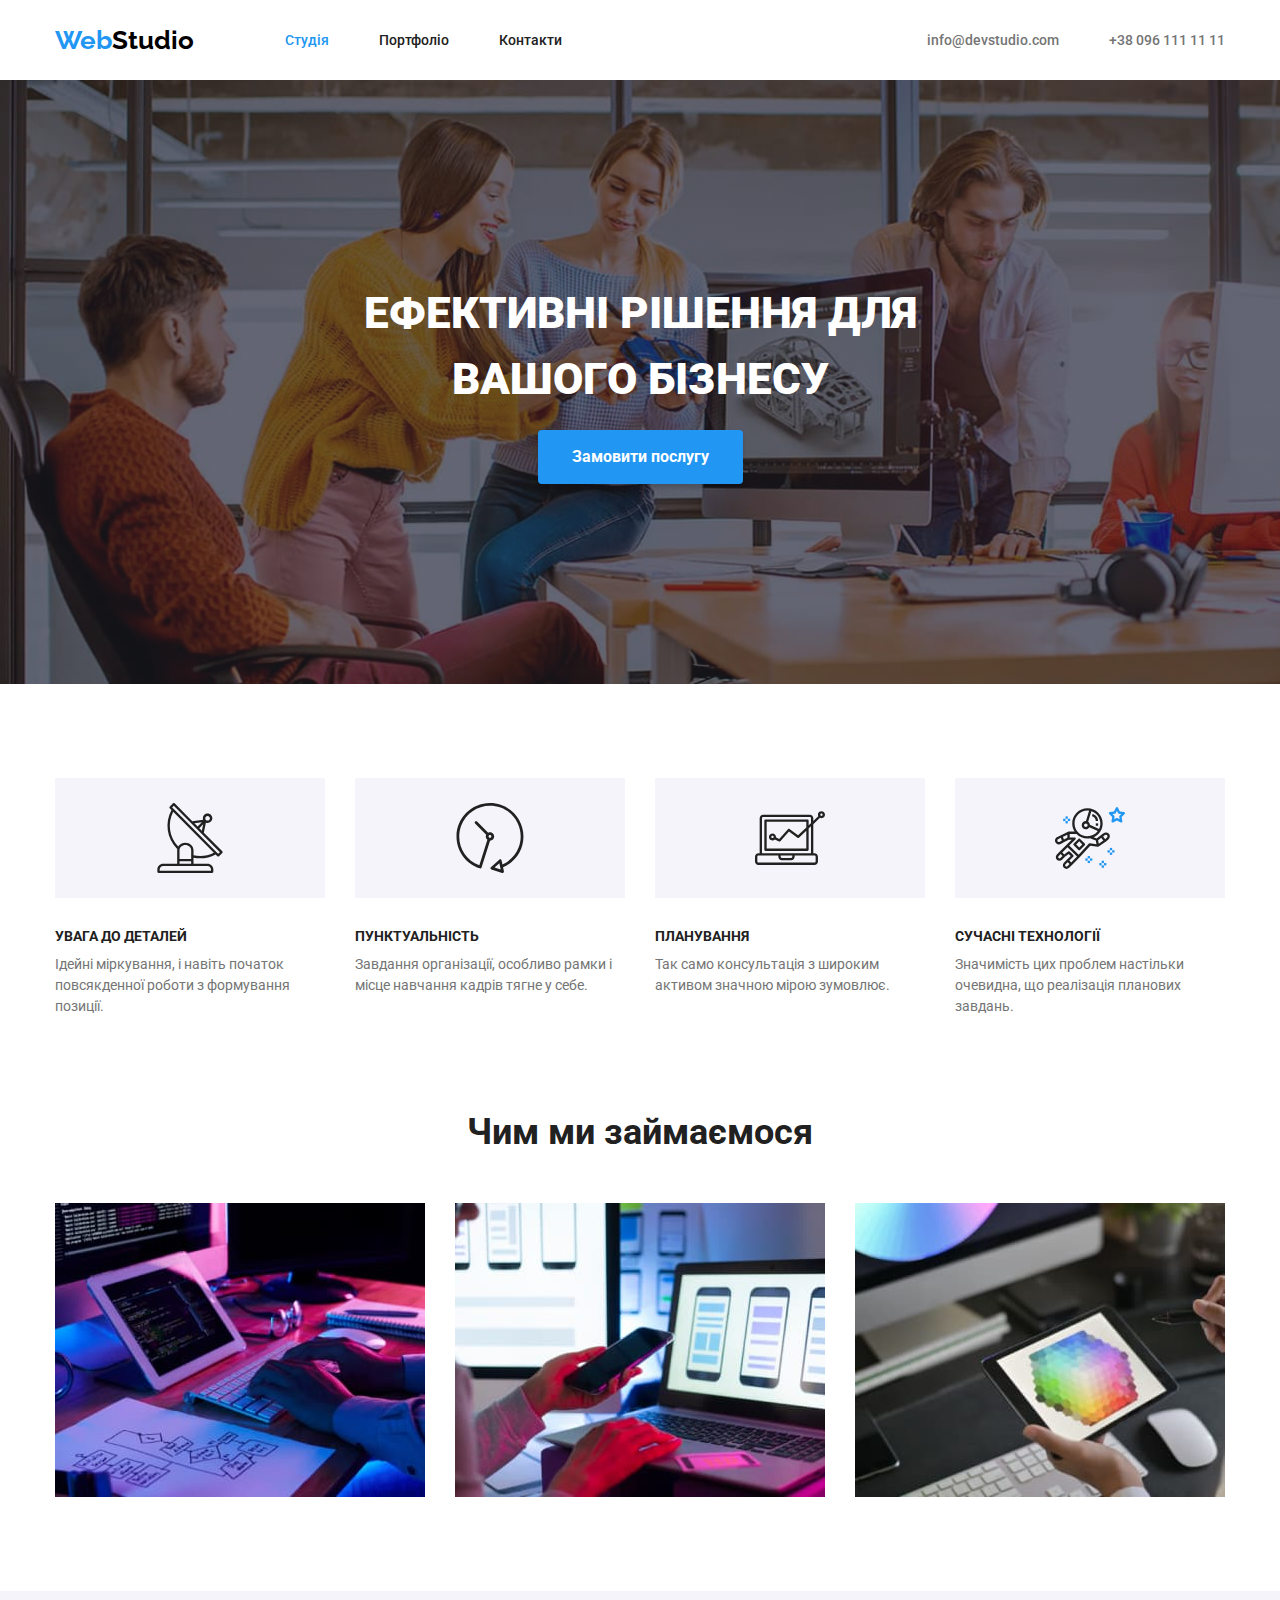
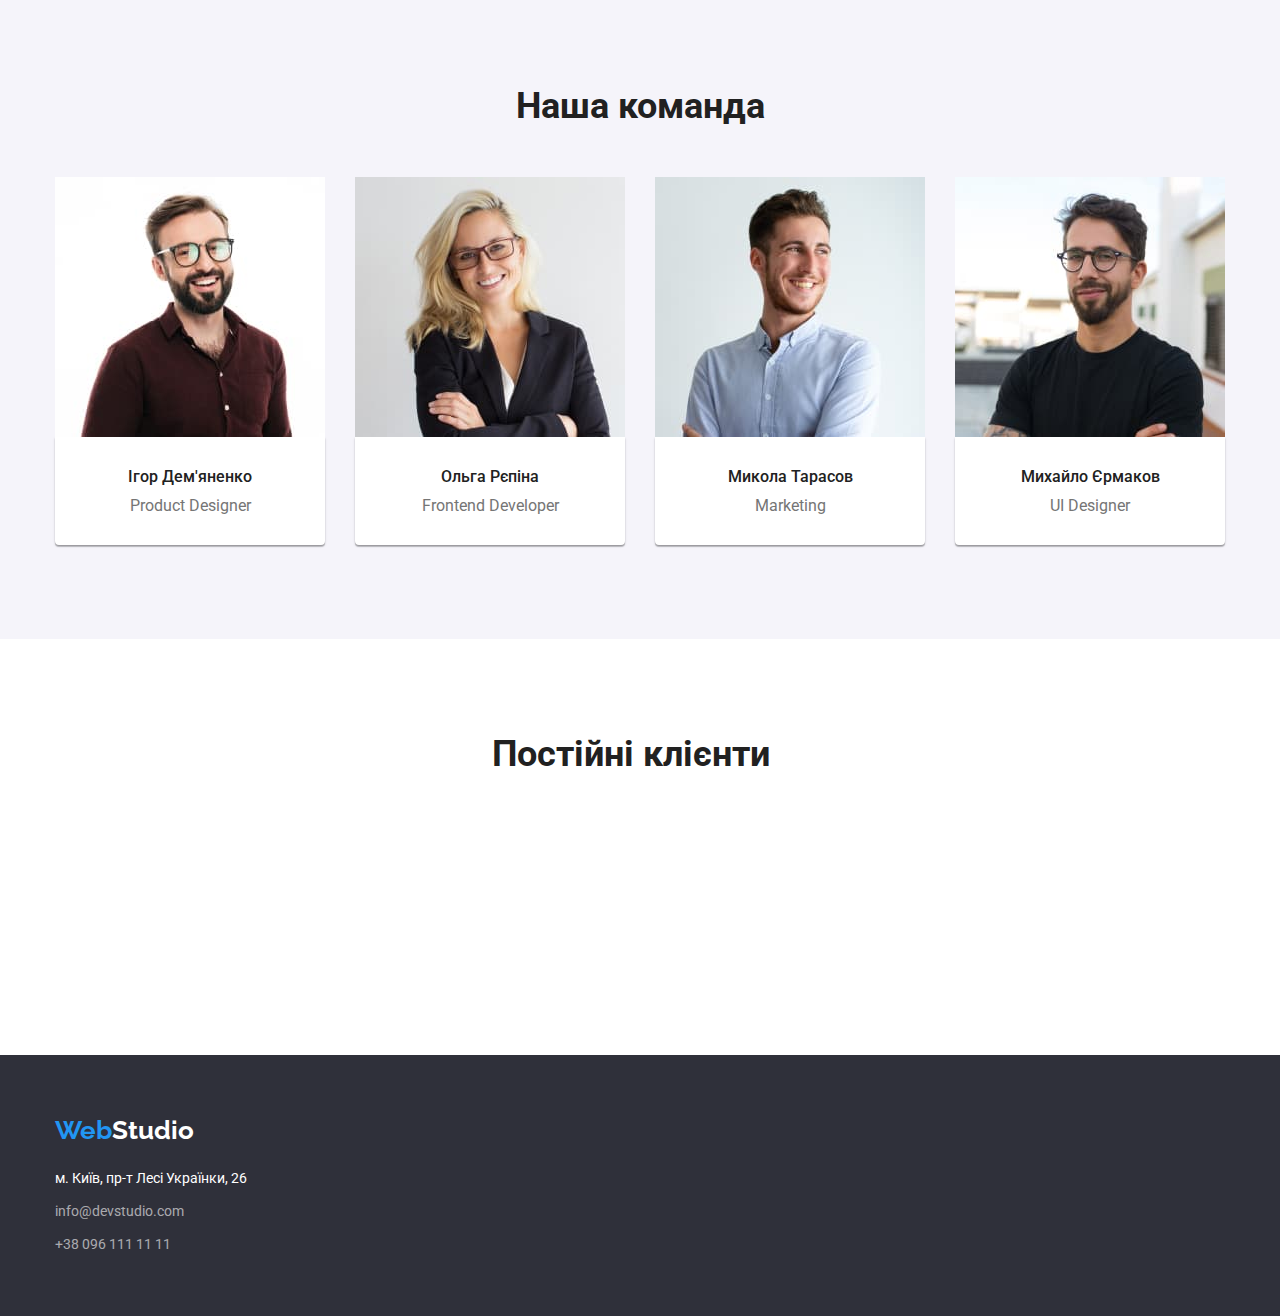
==== index.html @ a76d5e2a "/" ====
<!DOCTYPE html>
<html lang="uk">
  <head>
    <meta charset="UTF-8" />
    <meta http-equiv="X-UA-Compatible" content="IE=edge" />
    <meta name="viewport" content="width=device-width, initial-scale=1.0" />
    <title>Студія</title>
    <link rel="preconnect" href="https://fonts.googleapis.com" />
    <link rel="preconnect" href="https://fonts.gstatic.com" crossorigin />
    <link
      href="https://fonts.googleapis.com/css2?family=Raleway:wght@700&family=Roboto:wght@400;500;700;900&display=swap"
      rel="stylesheet"
    />
    <link
      rel="stylesheet"
      href="https://cdnjs.cloudflare.com/ajax/libs/modern-normalize/1.0.0/modern-normalize.min.css"
    />
    <link rel="stylesheet" href="./css/styles.css" />
  </head>
  <header class="header-">
    <div class="header-container container">
      <nav class="nav">
        <a class="nav-main" href="./">Web<span class="text-studio">Studio</span></a>
        <ul class="nav-list ul-utility">
          <li class="item">
            <a href="./index.html" class="active-link">Студія</a>
          </li>
          <li class="item">
            <a href="./portfolio.html" class="link">Портфоліо</a>
          </li>
          <li class="item">
            <a href="#" class="link">Контакти</a>
          </li>
        </ul>
      </nav>
      <ul class="down ul-utility">
        <li class="item">
          <a href="mailto:info@devstudio.com" lang="en" class="header-contacts"
            >info@devstudio.com</a
          >
        </li>
        <li class="item">
          <a href="tel:+380961111111" class="header-contacts">+38 096 111 11 11</a>
        </li>
      </ul>
    </div>
  </header>
  <main>
    <section class="solution-sec">
      <div class="container">
        <h1 class="main-text h1-utility">Ефективні рішення для вашого бізнесу</h1>
        <button type="button" class="button-order">Замовити послугу</button>
      </div>
    </section>
    <section class="features-section section">
      <h2 class="visually-hidden">Наші особливості</h2>
      <div class="container">
        <ul class="features-ul ul-utility">
          <li class="item icon plate">
            <h3 class="features-h h-utility">Увага до деталей</h3>
            <p class="features-p p-utility">
              Ідейні міркування, і навіть початок повсякденної роботи з формування позиції.
            </p>
          </li>
          <li class="item icon clock">
            <h3 class="features-h h-utility">Пунктуальність</h3>
            <p class="features-p p-utility">
              Завдання організації, особливо рамки і місце навчання кадрів тягне у себе.
            </p>
          </li>
          <li class="item icon computer">
            <h3 class="features-h h-utility">Планування</h3>
            <p class="features-p p-utility">
              Так само консультація з широким активом значною мірою зумовлює.
            </p>
          </li>
          <li class="item icon space">
            <h3 class="features-h h-utility">Сучасні технології</h3>
            <p class="features-p p-utility">
              Значимість цих проблем настільки очевидна, що реалізація планових завдань.
            </p>
          </li>
        </ul>
      </div>
    </section>
    <section class="speciality-sec section">
      <div class="container">
        <h2 class="speciality h-utility">Чим ми займаємося</h2>
        <ul class="speciality-ul ul-utility">
          <li class="item">
            <img
              class="img-utility"
              width="370"
              height="294"
              src="./images/box1.jpg"
              alt="Написання коду"
            />
          </li>
          <li class="item">
            <img
              class="img-utility"
              width="370"
              height="294"
              src="./images/box2.jpg"
              alt="Маркетинг"
            />
          </li>
          <li class="item">
            <img
              class="img-utility"
              width="370"
              height="294"
              src="./images/box3.jpg"
              alt="Дизайн"
            />
          </li>
        </ul>
      </div>
    </section>
    <section class="team-sec section">
      <div class="container">
        <h2 class="team-text h-utility">Наша команда</h2>
        <ul class="team-ul ul-utility">
          <li class="item">
            <img
              class="img-utility"
              width="270"
              height="260"
              src="./images/img.jpg"
              alt="Ігор Дем'яненко"
            />
            <div class="studio-div">
              <h3 class="team-names h-utility">Ігор Дем'яненко</h3>
              <p class="team-job p-utility">Product Designer</p>
            </div>
          </li>
          <li class="item">
            <img
              class="img-utility"
              width="270"
              height="260"
              src="./images/img2.jpg"
              alt="Ольга Рєпіна"
            />
            <div class="studio-div">
              <h3 class="team-names h-utility">Ольга Рєпіна</h3>
              <p class="team-job p-utility">Frontend Developer</p>
            </div>
          </li>
          <li class="item">
            <img
              class="img-utility"
              width="270"
              height="260"
              src="./images/img3.jpg"
              alt="Микола Тарасов"
            />
            <div class="studio-div">
              <h3 class="team-names h-utility">Микола Тарасов</h3>
              <p class="team-job p-utility">Marketing</p>
            </div>
          </li>
          <li class="item">
            <img
              class="img-utility"
              width="270"
              height="260"
              src="./images/img4.jpg"
              alt="Михайло Єрмаков"
            />
            <div class="studio-div">
              <h3 class="team-names h-utility">Михайло Єрмаков</h3>
              <p class="team-job h-utility">UI Designer</p>
            </div>
          </li>
        </ul>
      </div>
    </section>
    <section class="clients-sec section">
      <div class="container">
        <h2 class="clients-text h-utility">Постійні клієнти</h2>
        <ul class="clients-ul">
          <li class="item">
            <div class="companies-div">
              <a class="clients-link" href="">
                <svg height="px" width="px" class="clients-svg">
                  <use href="./images/sprite.svg#"></use>
                </svg>
              </a>
            </div>
          </li>
          <li class="item">
            <div class="companies-div">
              <a class="clients-link" href="">
                <svg height="px" width="px" class="clients-svg">
                  <use href="./images/sprite.svg#"></use>
                </svg>
              </a>
            </div>
          </li>
          <li class="item">
            <div class="companies-div">
              <a class="clients-link" href="">
                <svg height="px" width="px" class="clients-svg">
                  <use href="./images/sprite.svg#"></use>
                </svg>
              </a>
            </div>
          </li>
          <li class="item">
            <div class="companies-div">
              <a class="clients-link" href="">
                <svg height="px" width="px" class="clients-svg">
                  <use href="./images/sprite.svg#"></use>
                </svg>
              </a>
            </div>
          </li>
          <li class="item">
            <div class="companies-div">
              <a class="clients-link" href="">
                <svg height="px" width="px" class="clients-svg">
                  <use href="./images/sprite.svg#"></use>
                </svg>
              </a>
            </div>
          </li>
          <li class="item">
            <div class="companies-div">
              <a class="clients-link" href="">
                <svg height="px" width="px" class="clients-svg">
                  <use href="./images/sprite.svg#"></use>
                </svg>
              </a>
            </div>
          </li>
        </ul>
      </div>
    </section>
  </main>
  <footer class="foot">
    <div class="container">
      <a class="nav-main" href="./">Web<span class="foot-studio">Studio</span></a>
      <address class="address">
        <ul class="ul-utility">
          <li class="item">
            <a
              href="https://goo.gl/maps/CPtrU1FHBa2aNyZL9"
              target="_blank"
              rel="noopener noreferrer nofollow"
              class="footer-adress"
            >
              м. Київ, пр-т Лесі Українки, 26
            </a>
          </li>
          <li class="item">
            <a href="mailto:info@devstudio.com" lang="en" class="footer-contacts"
              >info@devstudio.com
            </a>
          </li>
          <li class="item">
            <a href="tel:+380961111111" class="footer-contacts">+38 096 111 11 11</a>
          </li>
        </ul>
      </address>
    </div>
  </footer>
</html>
---- css/styles.css ----
:root{
    --domain-text-color: #212121;
    --hoover-color: #2196F3;
    --button-hover: #188CE8;
    --p-color: #757575;
    --default-color: #FFFFFF;
    --button-bgc: #F5F4FA;
    --black: #000000;
    --background-big: #2F303A;
    --sgv-icon-color: #AFB1B8;
    --card-set-gap: 30px;
    --card-text-lrpad: 24px;
    --card-text-btpad: 20px;
}

/* Утіліти */

.ul-utility{
    margin-top: 0;
    margin-bottom: 0;
}

.h-utility{
    margin-top: 0;
    margin-bottom: 0;
}

.p-utility{
    margin-top: 0;
    margin-bottom: 0;
}

.img-utility{
    display: block;
}

.visually-hidden {
    position: absolute;
    white-space: nowrap;
    width: 1px;
    height: 1px;
    overflow: hidden;
    border: 0;
    padding: 0;
    clip: rect(0 0 0 0);
    clip-path: inset(50%);
    margin: -1px;
}

html {
    box-sizing: border-box;
}

*,
*::before *::after {
    box-sizing: inherit;
}



button{
    font-family: inherit;
    cursor: pointer;
}

/* Body */
body{
    font-family: Roboto, sans-serif;
    color: var(--domain-text-color);
}

li{
    list-style-type: none;
}

ul{
    margin-left: 0;
    padding-left: 0;
}

img{
    display: block;
    max-width: 100%;
    height: auto;
}

.container{
    width: 1200px;
    padding: 0 15px;
    margin-left: auto;
    margin-right: auto;
    padding-left: 15px;
    padding-right: 15px;
}

.section{
    padding-top: 94px;
    padding-bottom: 94px;
}

.header-{
    border: 4px var(--p-color);
}

.header-container{
    display: flex;
}

/* Navigation  */
.nav{
    display: flex;
    text-align: center;
    margin-right: 0;
    height: 80px;
    align-items: center;
}

.nav-main{
    font-family: Raleway, sans-serif;
    font-weight: 700;
    font-size: 26px;
    line-height: calc(31/26);
    color: var(--hoover-color);
    text-decoration: none;
    margin-right: 91px;
    margin-left: auto;
    align-items: center;
}

.text-studio{
    color: var(--black);
}

.foot-studio{
    color: var(--default-color);
}

.nav-list{
    display: flex;
    align-items: center;
}

.nav-list .item{
    margin-left: 50px;
}

.nav-list .item:first-child{
    margin-left: 0;
}

.nav .link{
    text-decoration: none;
    font-weight: 500;
    font-size: 14px;
    line-height: calc(16/14);
    color: var(--domain-text-color);
}

.active-link{
    color: var(--hoover-color);
    text-decoration: none;
    font-weight: 500;
    font-size: 14px;
    line-height: calc(16/14);
}

.nav .link:hover,
.nav .link:focus{
    color: var(--hoover-color);
}

.down{
    display: flex;
    margin-left: auto;
    align-items: center;    
}

.down .item:not(:first-child){
    margin-left: 50px;
}

.header-contacts{
    font-weight: 500;
    font-size: 14px;
    line-height: calc(16/14);
    color: var(--p-color);
    text-decoration: none;
}

.header-contacts:hover,
.header-contacts:focus{
    color: var(--hoover-color);
}

.solution-sec {
    background-color: var(--background-big);
    align-items: center;
    padding-top: 200px;
    padding-bottom: 200px;
    margin: 0 auto;

    background-image: linear-gradient(
        to right, 
        rgba(47, 48, 58, 0.4), 
        rgba(47, 48, 58, 0.4)
        ), url('../images/img14.jpg');
    background-size: cover;
    background-repeat: no-repeat;
}

.main-text{
    font-weight: 900;
    font-size: 44px;
    line-height: calc(60/40);
    color: var(--default-color);
    text-transform: uppercase;
    width: 696px;
    height: 120px;
    margin-right: auto;
    margin-left: auto;
    text-align: center;
    margin-bottom: 30px;
    margin-top: 0;
}

.button-order{
    display: block;
    font-weight: 700;
    font-size: 16px;
    line-height: calc(30/16);
    color: var(--default-color);
    background-color: var(--hoover-color);
    box-shadow: 0px 4px 4px rgba(0, 0, 0, 0.15);
    border-radius: 4px;
    border-color: transparent;
    text-align: center;
    margin-right: auto;
    margin-left: auto;
    padding-left: 32px;
    padding-right: 32px;
    padding-top: 10px;
    padding-bottom: 10px;
}

.button-order:hover,
.button-order:focus{
    background-color: var(--button-hover);
}

.features-section{
    
}

.features-ul{
    display: flex;
    margin-right: auto;
    margin-left: auto;
}

.features-ul .item::before{
    content: '';
    display: block;
    background-color: var(--button-bgc);
    width: 270px;
    height: 120px;
    margin-bottom: 30px;
}

.icon::before{
    background-repeat: no-repeat;
    background-position: center;
}

.plate::before{
    background-image: url('../images/plate.svg');
}

.clock::before{
    background-image: url('../images/clock.svg');
}

.computer::before{
    background-image: url('../images/computer.svg');
}

.space::before{
    background-image: url('../images/space.svg');
}

.features-ul .item{
    width: 270px;
}

.features-ul .item:not(:nth-child(4n)){
    margin-right: 30px;
}

.features-h{
    font-weight: 700;
    font-size: 14px;
    line-height: calc(16/14);
    text-transform: uppercase;
    margin-bottom: 10px;
}

.features-p {
    font-size: 14px;
    line-height: calc(21/14);
    color: var(--p-color);
}

.speciality-sec{
    padding-top: 0;
}

.speciality{
    font-weight: 700;
    font-size: 36px;
    line-height: calc(42/36);
    text-align: center;
    margin-right: auto;
    margin-left: auto;
    margin-bottom: 50px;
}

.speciality-ul{
    display: flex;
}


.speciality-ul .item:not(:nth-child(3n)){
    margin-right: 30px;
}

.team-sec {
    background-color: var(--button-bgc);
}

.team-text{
    font-size: 36px;
    line-height: calc(42/36);
    text-align: center;
    margin-bottom: 50px;
}

.team-ul{
    display: flex;
}


.team-ul > .item:not(:nth-child(4n)){
    margin-right: 30px;
}

.studio-div{
    box-shadow: 0px 1px 3px rgba(0, 0, 0, 0.12), 0px 1px 1px rgba(0, 0, 0, 0.14), 0px 2px 1px rgba(0, 0, 0, 0.2);
    border-radius: 0px 0px 4px 4px;
    background-color: #fff;
    padding-top: 30px;
    padding-bottom: 30px;
}

.team-names{
    font-weight: 500;
    font-size: 16px;
    line-height: calc(19/16);
    margin-bottom: 10px;
    text-align: center;
}

.team-job{
    font-size: 16px;
    line-height: calc(19/16);
    color: var(--p-color);
    font-weight: 400;
    text-align: center;
}

.svg-div{
}

.svg-ul{
    display: flex;
    justify-content: center;
}

.svg-ul .item{
    height: 44px;
    width: 44px;
}

.svg-link{
    display: block;
    border-radius: 50%;
}

.svg-icon{
    fill: var(--sgv-icon-color);
}

.clients-sec{

}

.clients-text{
    width: 297px;
    height: 42px;
    font-size: 36px;
    line-height: calc(42/36);
    margin-right: auto;
    margin-left: auto;
}

.clients-ul{
    display: flex;
}

.clients-ul .item{
    width: calc((100% - 150px ) / 6 );
}

.clients-ul .item:not(:last-child){
    margin-right: 30px;
}

.companies-div{

}

.clients-link{

}

.clients-svg{

}

/* Portfolio */
.portfolio-buttons{
    display: flex;
    margin-bottom: 50px;
    justify-content: center;
}

.portfolio-button{
    font-weight: 500;
    font-size: 16px;
    line-height: calc(26/16);
    font-family: inherit;
    text-align: center;
    background-color: var(--button-bgc);
    border-radius: 4px;
    border-color: transparent;
    padding-top: 6px;
    padding-bottom: 6px;
    padding-right: 22px;
    padding-left: 22px;
}

.portfolio-buttons .item:not(:last-child){
    margin-right: 8px;
}

.portfolio-button:hover,
.portfolio-button:focus{
    background-color: var(--hoover-color);
    color: var(--default-color);
    box-shadow: 0px 3px 1px rgba(0, 0, 0, 0.1), 0px 1px 2px rgba(0, 0, 0, 0.08), 0px 2px 2px rgba(0, 0, 0, 0.12);
}

.portfolio-table{
    display: flex;
    flex-wrap: wrap;
    margin-right: calc(-1 * var(--card-set-gap));
    margin-bottom: calc(-1 * var(--card-set-gap));
}


.portfolio-table .item{
    flex-basis: calc(100% / 3 - var(--card-set-gap));
    margin-right: var(--card-set-gap);
    margin-bottom: var(--card-set-gap);
}


.table-div{
    width: 370px;
    height: 404px;
    border: 1px solid #EEEEEE;
    overflow: hidden;
}

.table-img{
    margin-bottom: 20px;
}



.portfolio-link{
    text-decoration: none;
    color: var(--domain-text-color);
    display: inline-block;
}

.card-thumb{

}

.card-text{
    padding-left: var(--card-text-lrpad);
    padding-right: var(--card-text-lrpad);
    padding-bottom: var(--card-text-btpad);
    padding-top: var(--card-text-btpad);
}

.portfolio-text{
    font-weight: 700;
    font-size: 18px;
    line-height: calc(36/18);
    margin-bottom: 4px;
}

.portfolio-p{
    font-size: 16px;
    line-height: calc(30/16);
    color: var(--p-color);
}


/* FOOTER */

.footer-adress{
    font-size: 14px;
    line-height: calc(24/14);
    color: var(--default-color);
    text-decoration: none;
}

.footer-adress:hover,
.footer-adress:focus{
    color: var(--hoover-color);
}

.footer-contacts{
    font-size: 14px;
    line-height: calc(24/14);
    color: rgba(255, 255, 255, 0.6);
    text-decoration: none;
}

.footer-contacts:hover,
.fooret-contacts:focus{
    color: var(--hoover-color);
}



.foot{
    padding-top: 60px;
    padding-bottom: 60px;
    background-color: var(--background-big);
}

.foot .nav-main{
    margin-right: 0;
}

.address{
    font-style: normal;
    margin-top: 20px;
}

.address .item:not(:last-child){
    margin-bottom: 9px;
}
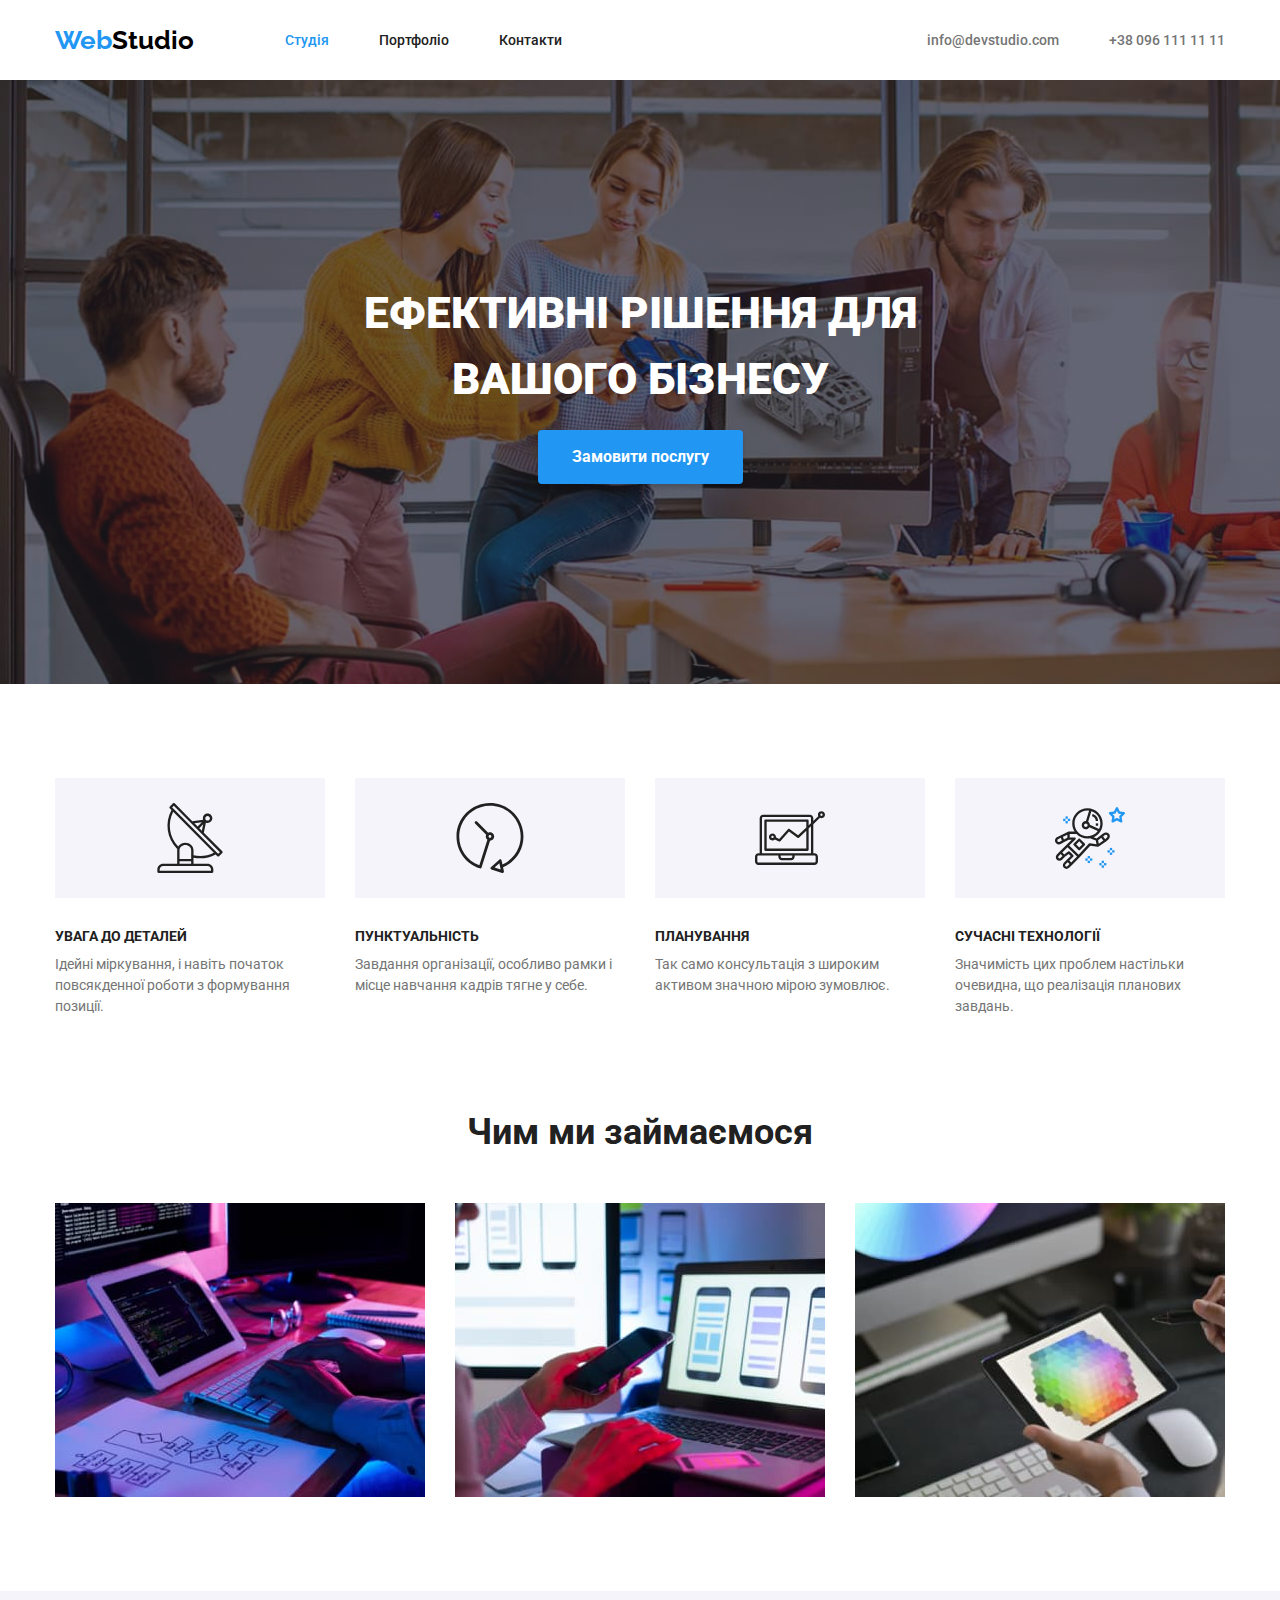
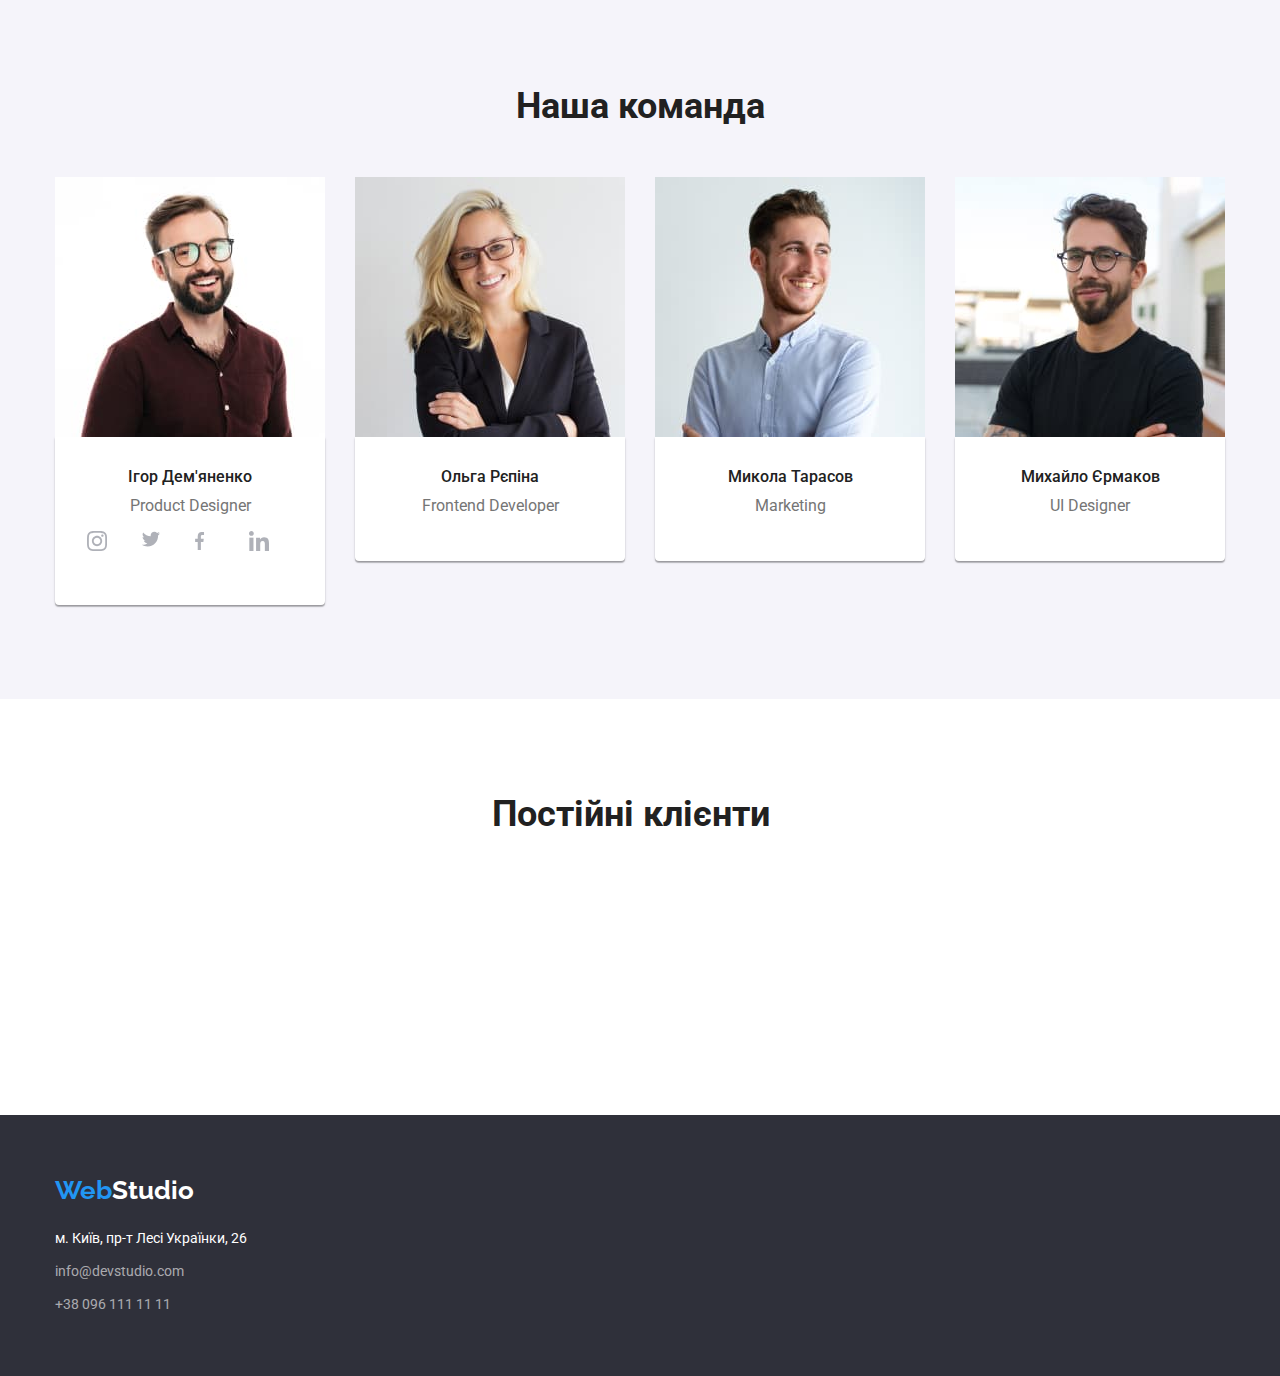
==== commit 4b299569: "/" ====
--- a/index.html
+++ b/index.html
@@ -132,6 +132,38 @@
             <div class="studio-div">
               <h3 class="team-names h-utility">Ігор Дем'яненко</h3>
               <p class="team-job p-utility">Product Designer</p>
+              <div class="svg-div">
+                <ul class="svg-ul">
+                  <li class="item">
+                    <a class="svg-link" href="#">
+                      <svg width="20px" height="20px" class="svg-icon">
+                        <use href="./images/sprite.svg#icon-instagram"></use>
+                      </svg>
+                    </a>
+                  </li>
+                  <li class="item">
+                    <a class="svg-link" href="#">
+                      <svg width="20px" height="16.25px" class="svg-icon">
+                        <use href="./images/sprite.svg#icon-twitter"></use>
+                      </svg>
+                    </a>
+                  </li>
+                  <li class="item">
+                    <a class="svg-link" href="#">
+                      <svg width="10px" height="20px" class="svg-icon">
+                        <use href="./images/sprite.svg#icon-facebook"></use>
+                      </svg>
+                    </a>
+                  </li>
+                  <li class="item">
+                    <a class="svg-link" href="#">
+                      <svg width="20px" height="20px" class="svg-icon">
+                        <use href="./images/sprite.svg#icon-linkedin"></use>
+                      </svg>
+                    </a>
+                  </li>
+                </ul>
+              </div>
             </div>
           </li>
           <li class="item">
--- a/css/styles.css
+++ b/css/styles.css
@@ -374,14 +374,17 @@
     color: var(--p-color);
     font-weight: 400;
     text-align: center;
+    margin-bottom: 16px;
 }
 
 .svg-div{
+    max-width: 206px;
+    margin-right: auto;
+    margin-left: auto;
 }
 
 .svg-ul{
     display: flex;
-    justify-content: center;
 }
 
 .svg-ul .item{
@@ -389,13 +392,27 @@
     width: 44px;
 }
 
+.svg-ul .item:not(:last-child){
+    margin-right: 10px;
+}
+
 .svg-link{
     display: block;
     border-radius: 50%;
+    height: 44px;
+    width: 44px;
+}
+
+.svg-link:hover, .svg-link:focus{
+    background-color: var(--hoover-color);
 }
 
 .svg-icon{
     fill: var(--sgv-icon-color);
+}
+
+.svg-icon:hover, .svg-icon:focus{
+
 }
 
 .clients-sec{
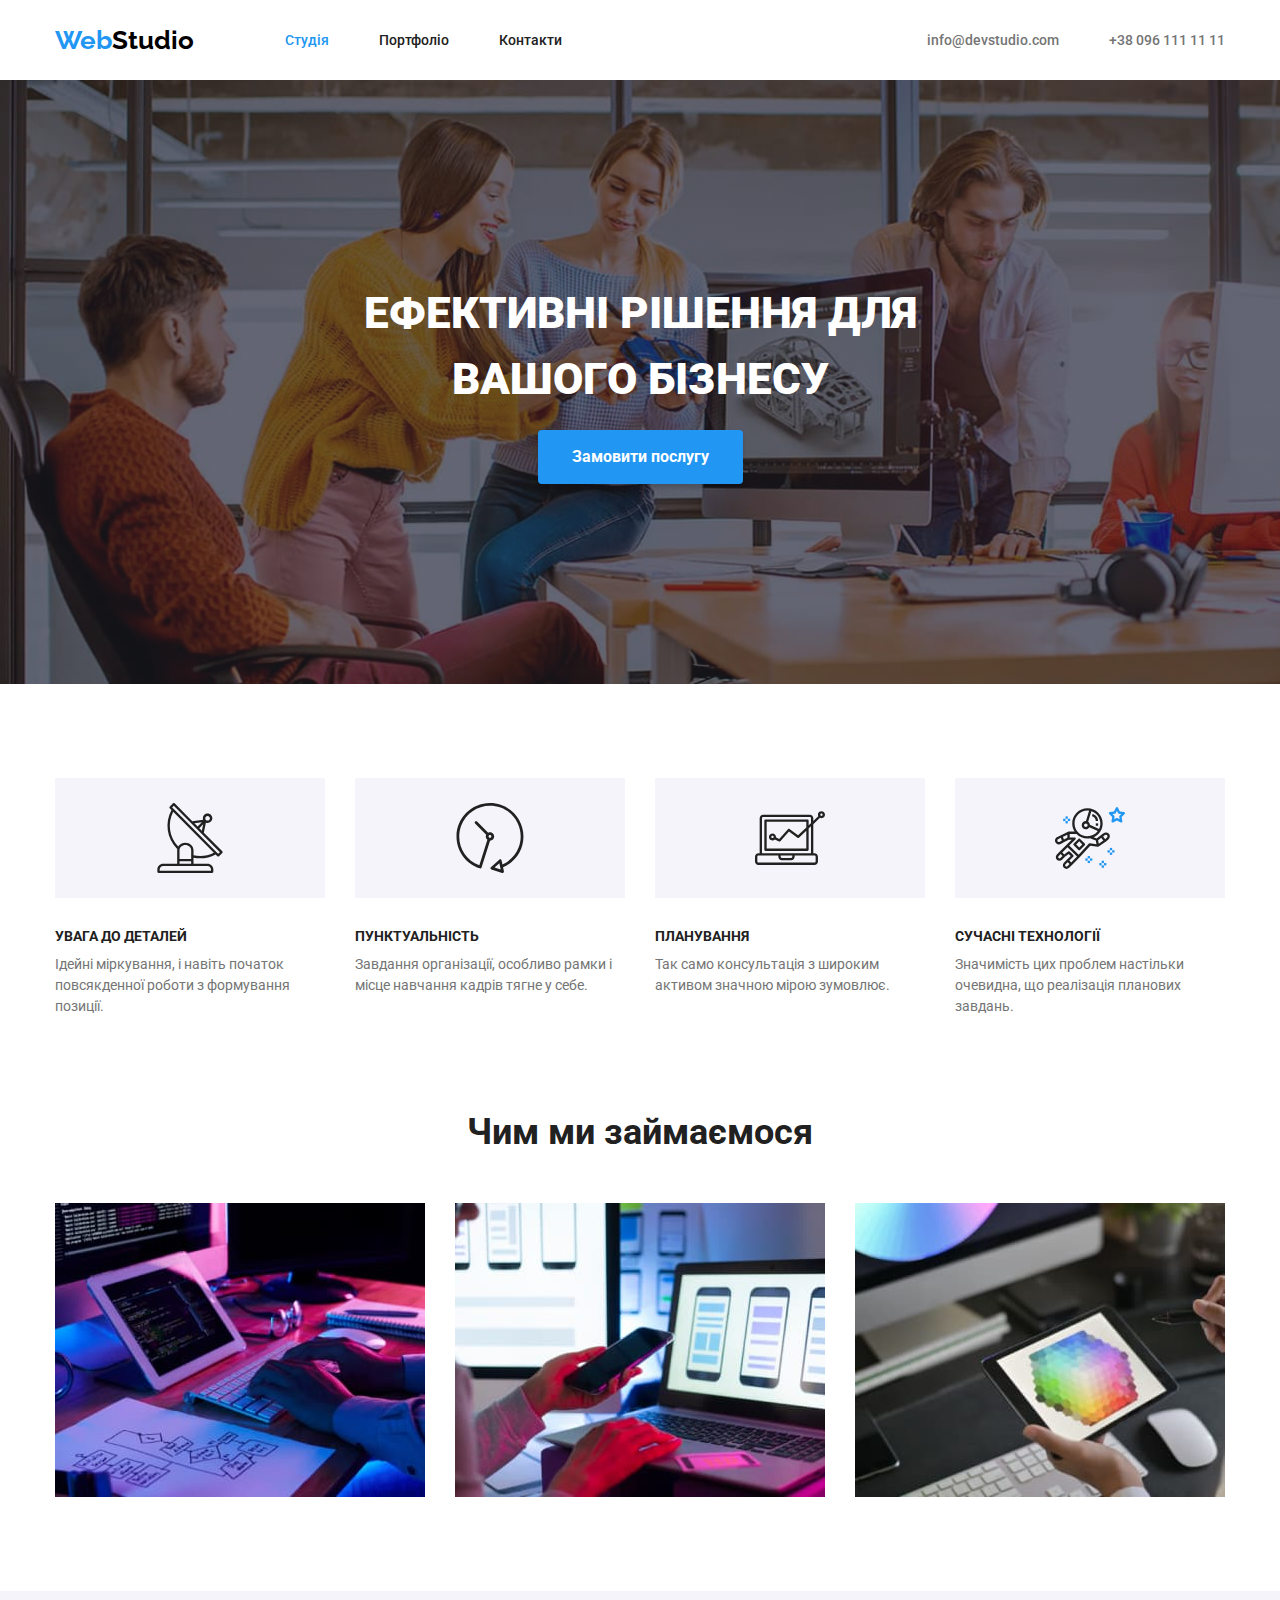
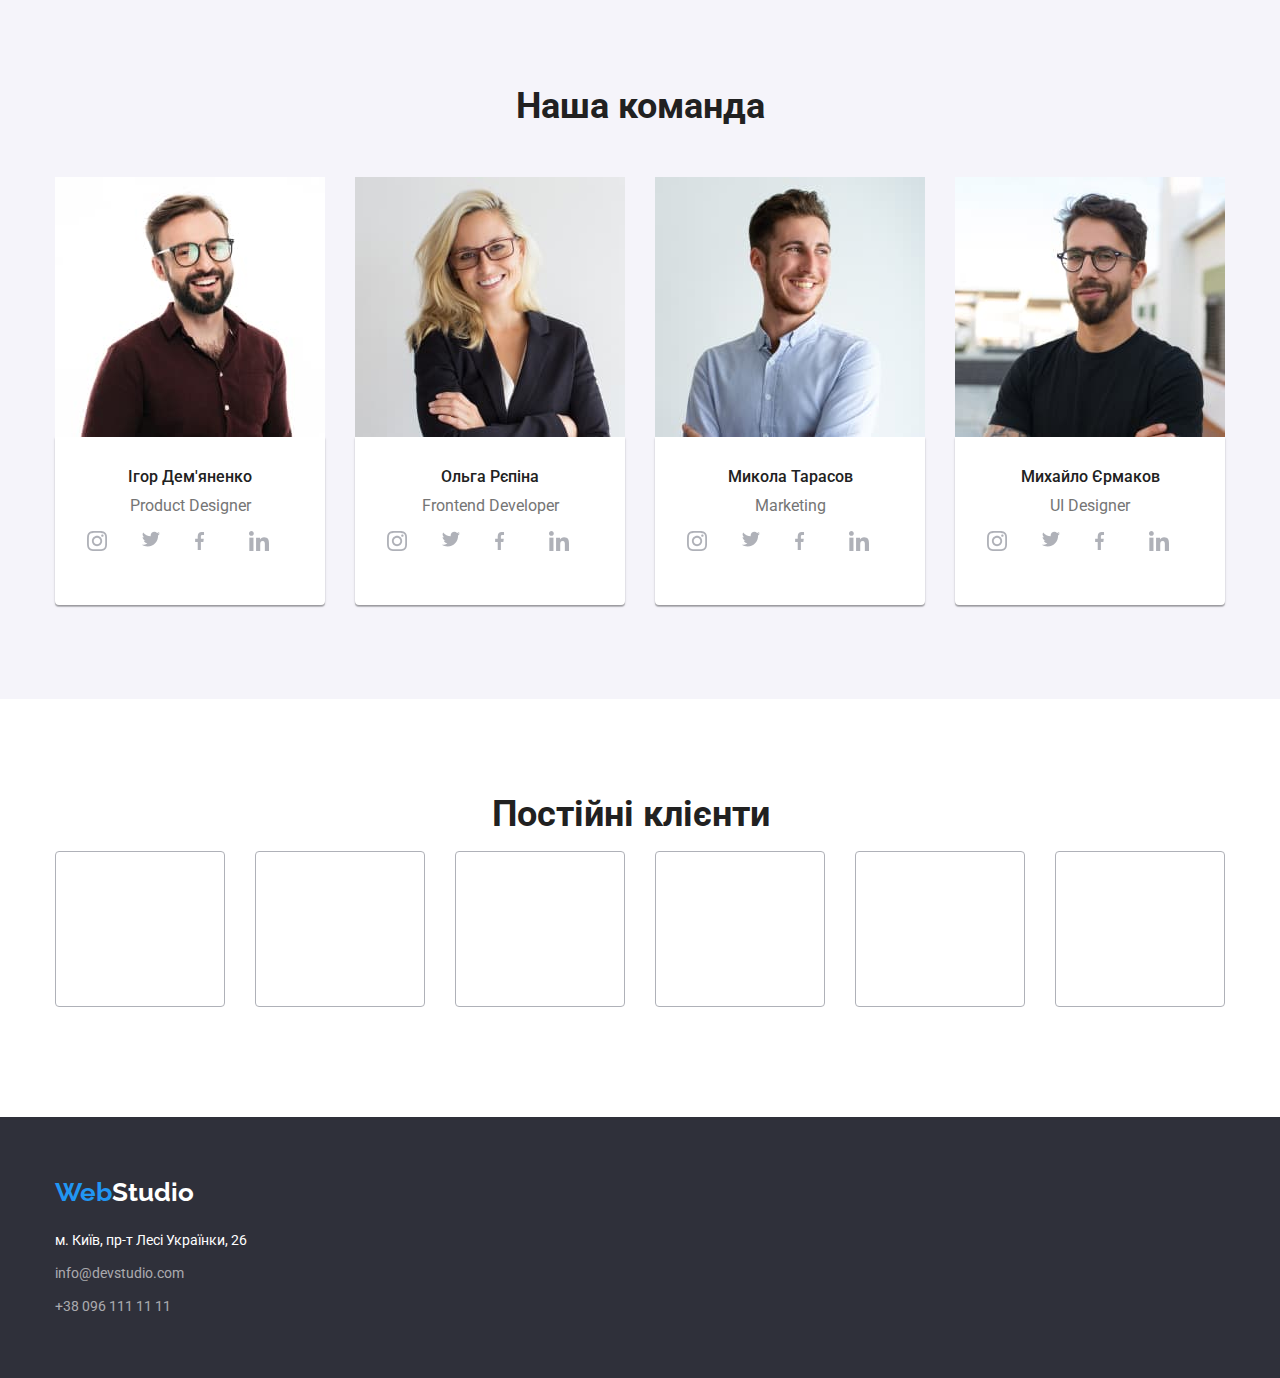
==== commit 7fa61f65: "/" ====
--- a/index.html
+++ b/index.html
@@ -177,6 +177,38 @@
             <div class="studio-div">
               <h3 class="team-names h-utility">Ольга Рєпіна</h3>
               <p class="team-job p-utility">Frontend Developer</p>
+              <div class="svg-div">
+                <ul class="svg-ul">
+                  <li class="item">
+                    <a class="svg-link" href="#">
+                      <svg width="20px" height="20px" class="svg-icon">
+                        <use href="./images/sprite.svg#icon-instagram"></use>
+                      </svg>
+                    </a>
+                  </li>
+                  <li class="item">
+                    <a class="svg-link" href="#">
+                      <svg width="20px" height="16.25px" class="svg-icon">
+                        <use href="./images/sprite.svg#icon-twitter"></use>
+                      </svg>
+                    </a>
+                  </li>
+                  <li class="item">
+                    <a class="svg-link" href="#">
+                      <svg width="10px" height="20px" class="svg-icon">
+                        <use href="./images/sprite.svg#icon-facebook"></use>
+                      </svg>
+                    </a>
+                  </li>
+                  <li class="item">
+                    <a class="svg-link" href="#">
+                      <svg width="20px" height="20px" class="svg-icon">
+                        <use href="./images/sprite.svg#icon-linkedin"></use>
+                      </svg>
+                    </a>
+                  </li>
+                </ul>
+              </div>
             </div>
           </li>
           <li class="item">
@@ -190,6 +222,38 @@
             <div class="studio-div">
               <h3 class="team-names h-utility">Микола Тарасов</h3>
               <p class="team-job p-utility">Marketing</p>
+              <div class="svg-div">
+                <ul class="svg-ul">
+                  <li class="item">
+                    <a class="svg-link" href="#">
+                      <svg width="20px" height="20px" class="svg-icon">
+                        <use href="./images/sprite.svg#icon-instagram"></use>
+                      </svg>
+                    </a>
+                  </li>
+                  <li class="item">
+                    <a class="svg-link" href="#">
+                      <svg width="20px" height="16.25px" class="svg-icon">
+                        <use href="./images/sprite.svg#icon-twitter"></use>
+                      </svg>
+                    </a>
+                  </li>
+                  <li class="item">
+                    <a class="svg-link" href="#">
+                      <svg width="10px" height="20px" class="svg-icon">
+                        <use href="./images/sprite.svg#icon-facebook"></use>
+                      </svg>
+                    </a>
+                  </li>
+                  <li class="item">
+                    <a class="svg-link" href="#">
+                      <svg width="20px" height="20px" class="svg-icon">
+                        <use href="./images/sprite.svg#icon-linkedin"></use>
+                      </svg>
+                    </a>
+                  </li>
+                </ul>
+              </div>
             </div>
           </li>
           <li class="item">
@@ -203,6 +267,38 @@
             <div class="studio-div">
               <h3 class="team-names h-utility">Михайло Єрмаков</h3>
               <p class="team-job h-utility">UI Designer</p>
+              <div class="svg-div">
+                <ul class="svg-ul">
+                  <li class="item">
+                    <a class="svg-link" href="#">
+                      <svg width="20px" height="20px" class="svg-icon">
+                        <use href="./images/sprite.svg#icon-instagram"></use>
+                      </svg>
+                    </a>
+                  </li>
+                  <li class="item">
+                    <a class="svg-link" href="#">
+                      <svg width="20px" height="16.25px" class="svg-icon">
+                        <use href="./images/sprite.svg#icon-twitter"></use>
+                      </svg>
+                    </a>
+                  </li>
+                  <li class="item">
+                    <a class="svg-link" href="#">
+                      <svg width="10px" height="20px" class="svg-icon">
+                        <use href="./images/sprite.svg#icon-facebook"></use>
+                      </svg>
+                    </a>
+                  </li>
+                  <li class="item">
+                    <a class="svg-link" href="#">
+                      <svg width="20px" height="20px" class="svg-icon">
+                        <use href="./images/sprite.svg#icon-linkedin"></use>
+                      </svg>
+                    </a>
+                  </li>
+                </ul>
+              </div>
             </div>
           </li>
         </ul>
--- a/css/styles.css
+++ b/css/styles.css
@@ -441,11 +441,12 @@
 }
 
 .companies-div{
-
+    border: 1px solid #AFB1B8;
+    border-radius: 4px;
 }
 
 .clients-link{
-
+    display: block;
 }
 
 .clients-svg{
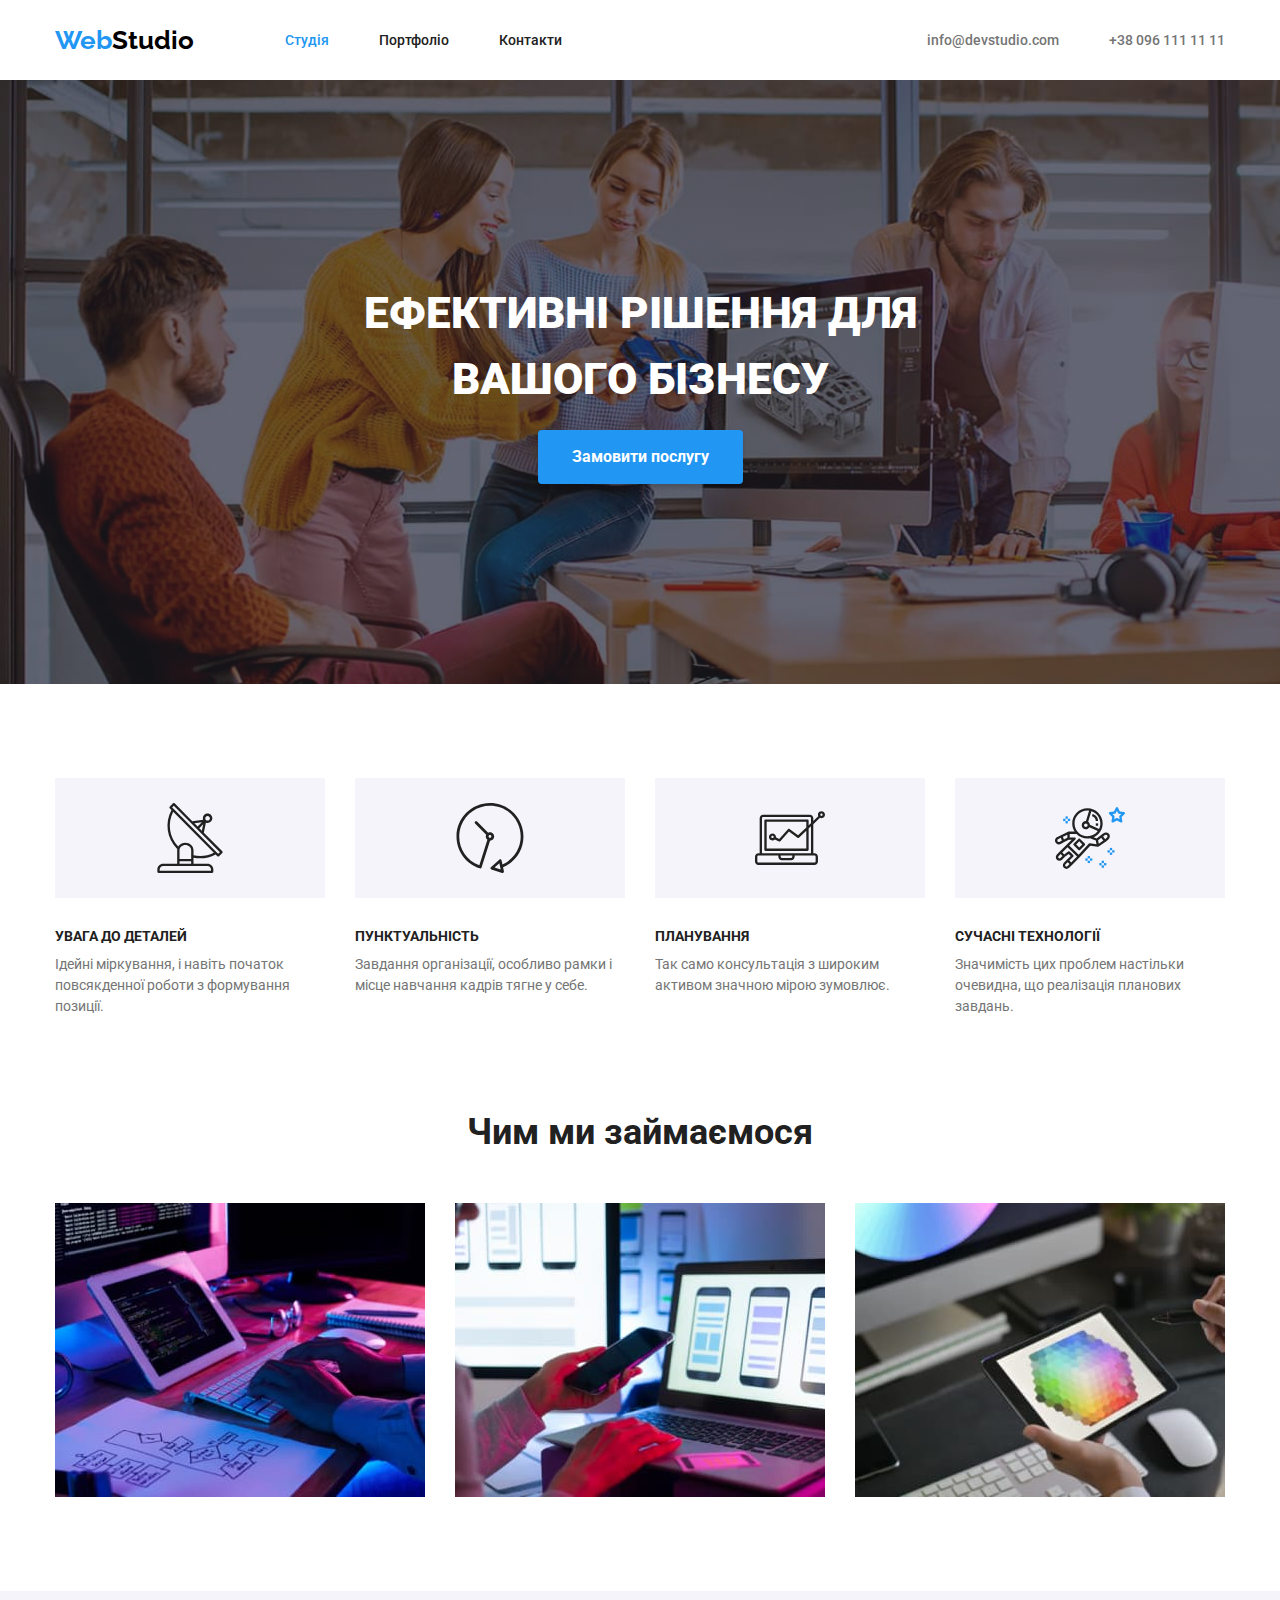
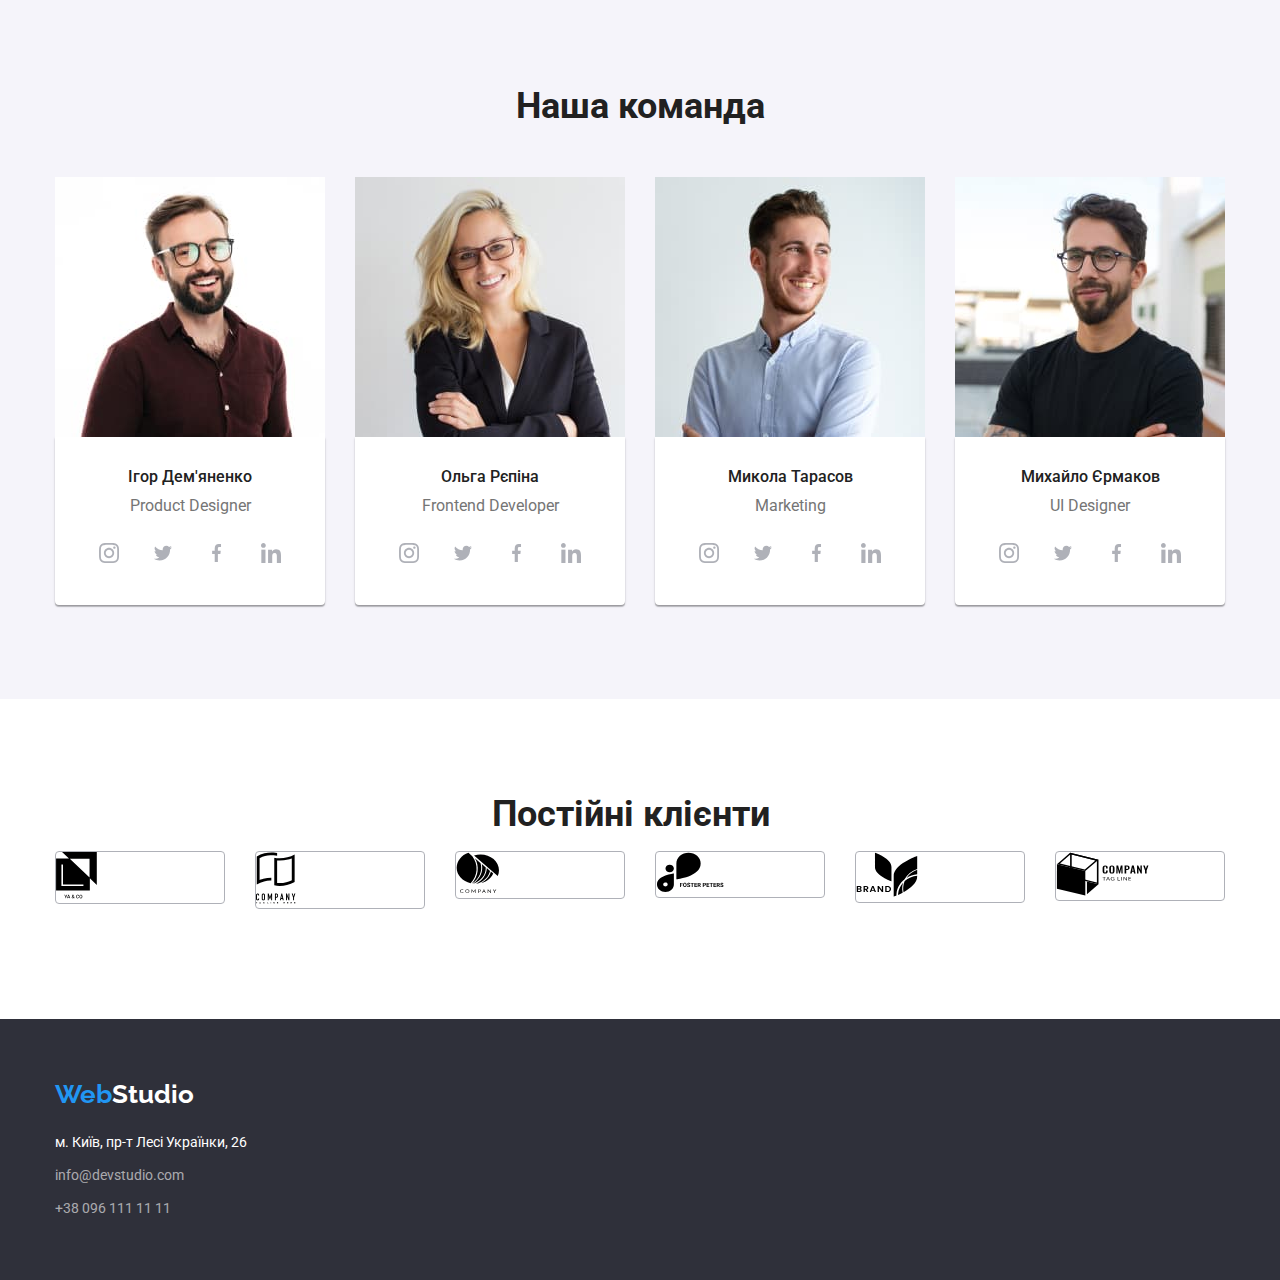
==== commit 45c567bd: "rejgr" ====
--- a/index.html
+++ b/index.html
@@ -132,38 +132,36 @@
             <div class="studio-div">
               <h3 class="team-names h-utility">Ігор Дем'яненко</h3>
               <p class="team-job p-utility">Product Designer</p>
-              <div class="svg-div">
-                <ul class="svg-ul">
-                  <li class="item">
-                    <a class="svg-link" href="#">
-                      <svg width="20px" height="20px" class="svg-icon">
-                        <use href="./images/sprite.svg#icon-instagram"></use>
-                      </svg>
-                    </a>
-                  </li>
-                  <li class="item">
-                    <a class="svg-link" href="#">
-                      <svg width="20px" height="16.25px" class="svg-icon">
-                        <use href="./images/sprite.svg#icon-twitter"></use>
-                      </svg>
-                    </a>
-                  </li>
-                  <li class="item">
-                    <a class="svg-link" href="#">
-                      <svg width="10px" height="20px" class="svg-icon">
-                        <use href="./images/sprite.svg#icon-facebook"></use>
-                      </svg>
-                    </a>
-                  </li>
-                  <li class="item">
-                    <a class="svg-link" href="#">
-                      <svg width="20px" height="20px" class="svg-icon">
-                        <use href="./images/sprite.svg#icon-linkedin"></use>
-                      </svg>
-                    </a>
-                  </li>
-                </ul>
-              </div>
+              <ul class="svg-ul">
+                <li class="item">
+                  <a class="svg-link" href="#">
+                    <svg width="20px" height="20px" class="svg-icon">
+                      <use href="./images/sprite.svg#icon-instagram"></use>
+                    </svg>
+                  </a>
+                </li>
+                <li class="item">
+                  <a class="svg-link" href="#">
+                    <svg width="20px" height="16.25px" class="svg-icon">
+                      <use href="./images/sprite.svg#icon-twitter"></use>
+                    </svg>
+                  </a>
+                </li>
+                <li class="item">
+                  <a class="svg-link" href="#">
+                    <svg width="10px" height="20px" class="svg-icon">
+                      <use href="./images/sprite.svg#icon-facebook"></use>
+                    </svg>
+                  </a>
+                </li>
+                <li class="item">
+                  <a class="svg-link" href="#">
+                    <svg width="20px" height="20px" class="svg-icon">
+                      <use href="./images/sprite.svg#icon-linkedin"></use>
+                    </svg>
+                  </a>
+                </li>
+              </ul>
             </div>
           </li>
           <li class="item">
@@ -177,38 +175,36 @@
             <div class="studio-div">
               <h3 class="team-names h-utility">Ольга Рєпіна</h3>
               <p class="team-job p-utility">Frontend Developer</p>
-              <div class="svg-div">
-                <ul class="svg-ul">
-                  <li class="item">
-                    <a class="svg-link" href="#">
-                      <svg width="20px" height="20px" class="svg-icon">
-                        <use href="./images/sprite.svg#icon-instagram"></use>
-                      </svg>
-                    </a>
-                  </li>
-                  <li class="item">
-                    <a class="svg-link" href="#">
-                      <svg width="20px" height="16.25px" class="svg-icon">
-                        <use href="./images/sprite.svg#icon-twitter"></use>
-                      </svg>
-                    </a>
-                  </li>
-                  <li class="item">
-                    <a class="svg-link" href="#">
-                      <svg width="10px" height="20px" class="svg-icon">
-                        <use href="./images/sprite.svg#icon-facebook"></use>
-                      </svg>
-                    </a>
-                  </li>
-                  <li class="item">
-                    <a class="svg-link" href="#">
-                      <svg width="20px" height="20px" class="svg-icon">
-                        <use href="./images/sprite.svg#icon-linkedin"></use>
-                      </svg>
-                    </a>
-                  </li>
-                </ul>
-              </div>
+              <ul class="svg-ul">
+                <li class="item">
+                  <a class="svg-link" href="#">
+                    <svg width="20px" height="20px" class="svg-icon">
+                      <use href="./images/sprite.svg#icon-instagram"></use>
+                    </svg>
+                  </a>
+                </li>
+                <li class="item">
+                  <a class="svg-link" href="#">
+                    <svg width="20px" height="16.25px" class="svg-icon">
+                      <use href="./images/sprite.svg#icon-twitter"></use>
+                    </svg>
+                  </a>
+                </li>
+                <li class="item">
+                  <a class="svg-link" href="#">
+                    <svg width="10px" height="20px" class="svg-icon">
+                      <use href="./images/sprite.svg#icon-facebook"></use>
+                    </svg>
+                  </a>
+                </li>
+                <li class="item">
+                  <a class="svg-link" href="#">
+                    <svg width="20px" height="20px" class="svg-icon">
+                      <use href="./images/sprite.svg#icon-linkedin"></use>
+                    </svg>
+                  </a>
+                </li>
+              </ul>
             </div>
           </li>
           <li class="item">
@@ -222,38 +218,36 @@
             <div class="studio-div">
               <h3 class="team-names h-utility">Микола Тарасов</h3>
               <p class="team-job p-utility">Marketing</p>
-              <div class="svg-div">
-                <ul class="svg-ul">
-                  <li class="item">
-                    <a class="svg-link" href="#">
-                      <svg width="20px" height="20px" class="svg-icon">
-                        <use href="./images/sprite.svg#icon-instagram"></use>
-                      </svg>
-                    </a>
-                  </li>
-                  <li class="item">
-                    <a class="svg-link" href="#">
-                      <svg width="20px" height="16.25px" class="svg-icon">
-                        <use href="./images/sprite.svg#icon-twitter"></use>
-                      </svg>
-                    </a>
-                  </li>
-                  <li class="item">
-                    <a class="svg-link" href="#">
-                      <svg width="10px" height="20px" class="svg-icon">
-                        <use href="./images/sprite.svg#icon-facebook"></use>
-                      </svg>
-                    </a>
-                  </li>
-                  <li class="item">
-                    <a class="svg-link" href="#">
-                      <svg width="20px" height="20px" class="svg-icon">
-                        <use href="./images/sprite.svg#icon-linkedin"></use>
-                      </svg>
-                    </a>
-                  </li>
-                </ul>
-              </div>
+              <ul class="svg-ul">
+                <li class="item">
+                  <a class="svg-link" href="#">
+                    <svg width="20px" height="20px" class="svg-icon">
+                      <use href="./images/sprite.svg#icon-instagram"></use>
+                    </svg>
+                  </a>
+                </li>
+                <li class="item">
+                  <a class="svg-link" href="#">
+                    <svg width="20px" height="16.25px" class="svg-icon">
+                      <use href="./images/sprite.svg#icon-twitter"></use>
+                    </svg>
+                  </a>
+                </li>
+                <li class="item">
+                  <a class="svg-link" href="#">
+                    <svg width="10px" height="20px" class="svg-icon">
+                      <use href="./images/sprite.svg#icon-facebook"></use>
+                    </svg>
+                  </a>
+                </li>
+                <li class="item">
+                  <a class="svg-link" href="#">
+                    <svg width="20px" height="20px" class="svg-icon">
+                      <use href="./images/sprite.svg#icon-linkedin"></use>
+                    </svg>
+                  </a>
+                </li>
+              </ul>
             </div>
           </li>
           <li class="item">
@@ -267,38 +261,36 @@
             <div class="studio-div">
               <h3 class="team-names h-utility">Михайло Єрмаков</h3>
               <p class="team-job h-utility">UI Designer</p>
-              <div class="svg-div">
-                <ul class="svg-ul">
-                  <li class="item">
-                    <a class="svg-link" href="#">
-                      <svg width="20px" height="20px" class="svg-icon">
-                        <use href="./images/sprite.svg#icon-instagram"></use>
-                      </svg>
-                    </a>
-                  </li>
-                  <li class="item">
-                    <a class="svg-link" href="#">
-                      <svg width="20px" height="16.25px" class="svg-icon">
-                        <use href="./images/sprite.svg#icon-twitter"></use>
-                      </svg>
-                    </a>
-                  </li>
-                  <li class="item">
-                    <a class="svg-link" href="#">
-                      <svg width="10px" height="20px" class="svg-icon">
-                        <use href="./images/sprite.svg#icon-facebook"></use>
-                      </svg>
-                    </a>
-                  </li>
-                  <li class="item">
-                    <a class="svg-link" href="#">
-                      <svg width="20px" height="20px" class="svg-icon">
-                        <use href="./images/sprite.svg#icon-linkedin"></use>
-                      </svg>
-                    </a>
-                  </li>
-                </ul>
-              </div>
+              <ul class="svg-ul">
+                <li class="item">
+                  <a class="svg-link" href="#">
+                    <svg width="20px" height="20px" class="svg-icon">
+                      <use href="./images/sprite.svg#icon-instagram"></use>
+                    </svg>
+                  </a>
+                </li>
+                <li class="item">
+                  <a class="svg-link" href="#">
+                    <svg width="20px" height="16.25px" class="svg-icon">
+                      <use href="./images/sprite.svg#icon-twitter"></use>
+                    </svg>
+                  </a>
+                </li>
+                <li class="item">
+                  <a class="svg-link" href="#">
+                    <svg width="10px" height="20px" class="svg-icon">
+                      <use href="./images/sprite.svg#icon-facebook"></use>
+                    </svg>
+                  </a>
+                </li>
+                <li class="item">
+                  <a class="svg-link" href="#">
+                    <svg width="20px" height="20px" class="svg-icon">
+                      <use href="./images/sprite.svg#icon-linkedin"></use>
+                    </svg>
+                  </a>
+                </li>
+              </ul>
             </div>
           </li>
         </ul>
@@ -311,53 +303,53 @@
           <li class="item">
             <div class="companies-div">
               <a class="clients-link" href="">
-                <svg height="px" width="px" class="clients-svg">
-                  <use href="./images/sprite.svg#"></use>
-                </svg>
-              </a>
-            </div>
-          </li>
-          <li class="item">
-            <div class="companies-div">
-              <a class="clients-link" href="">
-                <svg height="px" width="px" class="clients-svg">
-                  <use href="./images/sprite.svg#"></use>
-                </svg>
-              </a>
-            </div>
-          </li>
-          <li class="item">
-            <div class="companies-div">
-              <a class="clients-link" href="">
-                <svg height="px" width="px" class="clients-svg">
-                  <use href="./images/sprite.svg#"></use>
-                </svg>
-              </a>
-            </div>
-          </li>
-          <li class="item">
-            <div class="companies-div">
-              <a class="clients-link" href="">
-                <svg height="px" width="px" class="clients-svg">
-                  <use href="./images/sprite.svg#"></use>
-                </svg>
-              </a>
-            </div>
-          </li>
-          <li class="item">
-            <div class="companies-div">
-              <a class="clients-link" href="">
-                <svg height="px" width="px" class="clients-svg">
-                  <use href="./images/sprite.svg#"></use>
-                </svg>
-              </a>
-            </div>
-          </li>
-          <li class="item">
-            <div class="companies-div">
-              <a class="clients-link" href="">
-                <svg height="px" width="px" class="clients-svg">
-                  <use href="./images/sprite.svg#"></use>
+                <svg height="46.7px" width="41px" class="clients-svg">
+                  <use href="./images/sprite.svg#icon-yaco"></use>
+                </svg>
+              </a>
+            </div>
+          </li>
+          <li class="item">
+            <div class="companies-div">
+              <a class="clients-link" href="">
+                <svg height="52px" width="40px" class="clients-svg">
+                  <use href="./images/sprite.svg#icon-tagline"></use>
+                </svg>
+              </a>
+            </div>
+          </li>
+          <li class="item">
+            <div class="companies-div">
+              <a class="clients-link" href="">
+                <svg height="41.18px" width="43.46px" class="clients-svg">
+                  <use href="./images/sprite.svg#icon-company"></use>
+                </svg>
+              </a>
+            </div>
+          </li>
+          <li class="item">
+            <div class="companies-div">
+              <a class="clients-link" href="">
+                <svg height="40.62px" width="84.44px" class="clients-svg">
+                  <use href="./images/sprite.svg#icon-foster"></use>
+                </svg>
+              </a>
+            </div>
+          </li>
+          <li class="item">
+            <div class="companies-div">
+              <a class="clients-link" href="">
+                <svg height="45.43px" width="62.54px" class="clients-svg">
+                  <use href="./images/sprite.svg#icon-brand"></use>
+                </svg>
+              </a>
+            </div>
+          </li>
+          <li class="item">
+            <div class="companies-div">
+              <a class="clients-link" href="">
+                <svg height="43.93px" width="93.79px" class="clients-svg">
+                  <use href="./images/sprite.svg#icon-tegline2"></use>
                 </svg>
               </a>
             </div>
--- a/css/styles.css
+++ b/css/styles.css
@@ -377,14 +377,10 @@
     margin-bottom: 16px;
 }
 
-.svg-div{
-    max-width: 206px;
-    margin-right: auto;
-    margin-left: auto;
-}
 
 .svg-ul{
     display: flex;
+    justify-content: center;
 }
 
 .svg-ul .item{
@@ -397,23 +393,23 @@
 }
 
 .svg-link{
-    display: block;
+    display: flex;
     border-radius: 50%;
     height: 44px;
     width: 44px;
+    align-items: center;
+    justify-content: center;
 }
 
 .svg-link:hover, .svg-link:focus{
     background-color: var(--hoover-color);
+    fill: var(--default-color);
 }
 
 .svg-icon{
     fill: var(--sgv-icon-color);
 }
 
-.svg-icon:hover, .svg-icon:focus{
-
-}
 
 .clients-sec{
 
@@ -441,7 +437,7 @@
 }
 
 .companies-div{
-    border: 1px solid #AFB1B8;
+    border: 1px solid var(--sgv-icon-color);
     border-radius: 4px;
 }
 
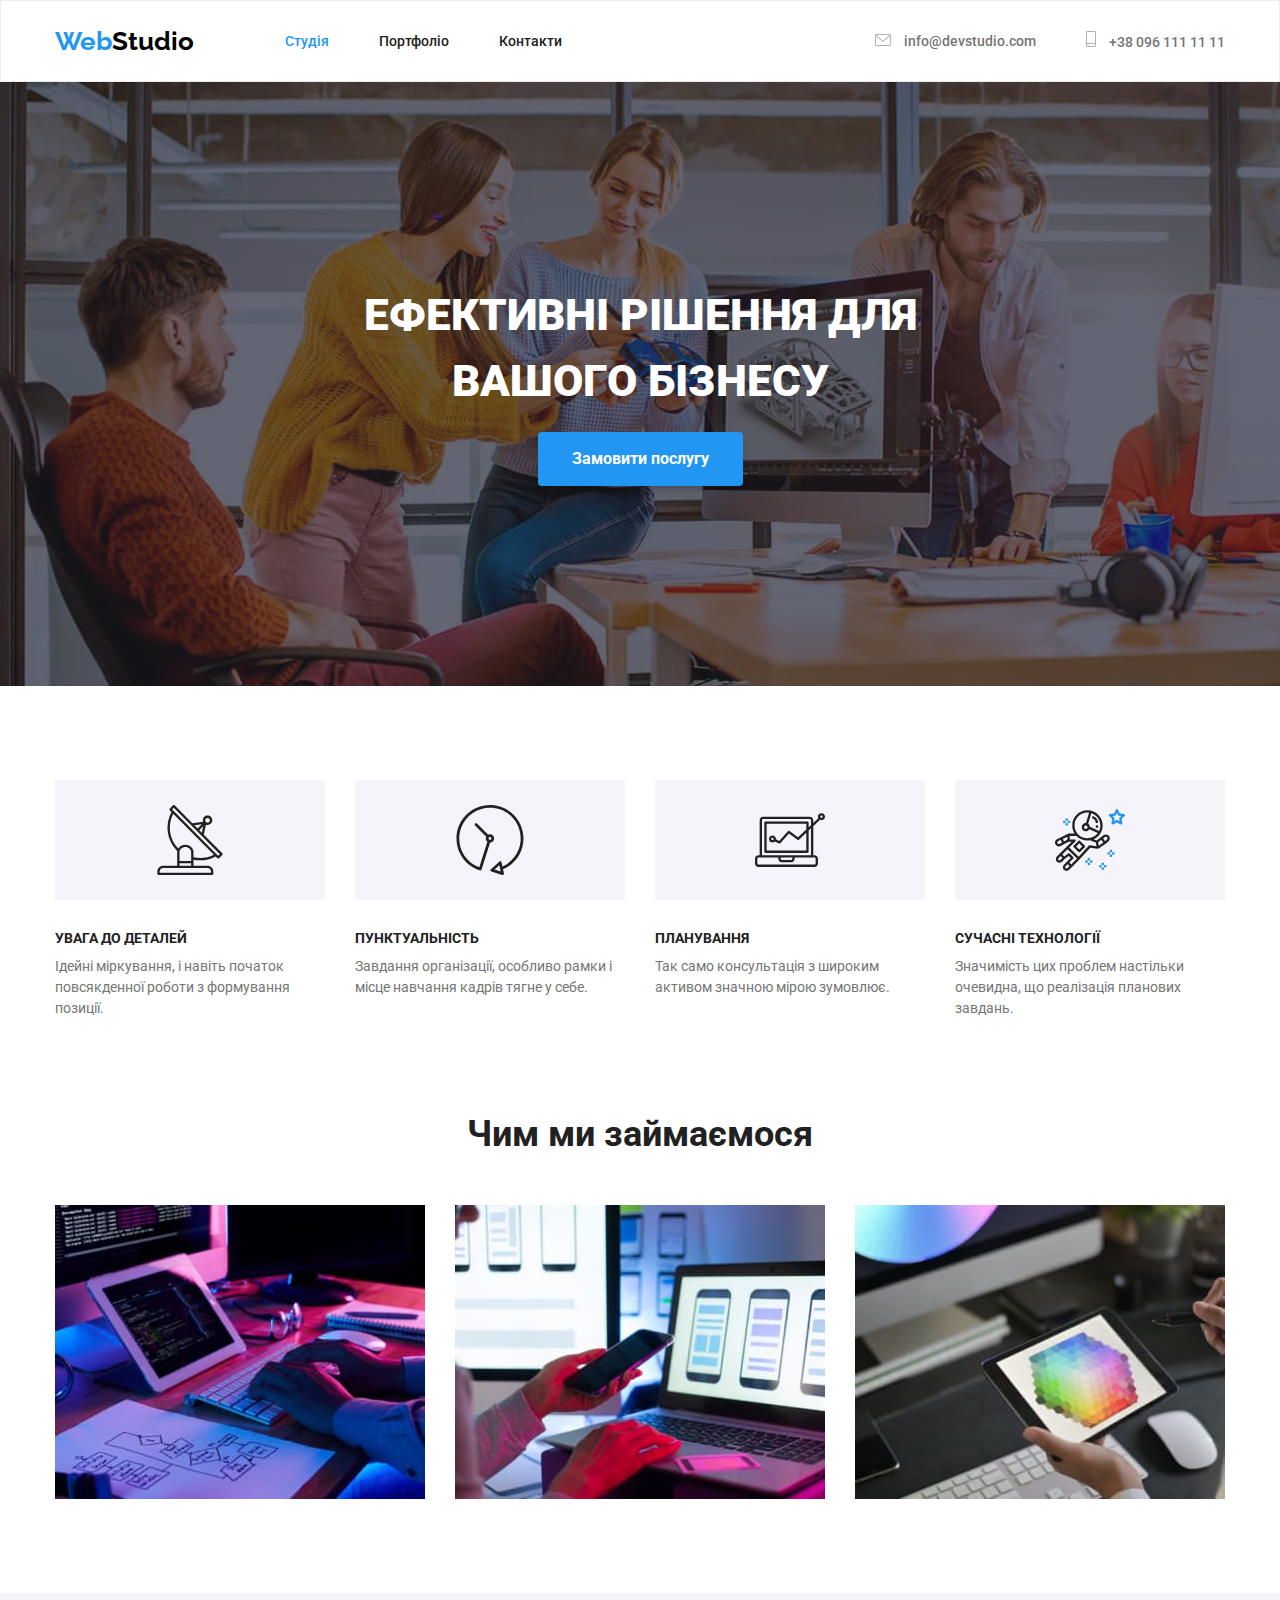
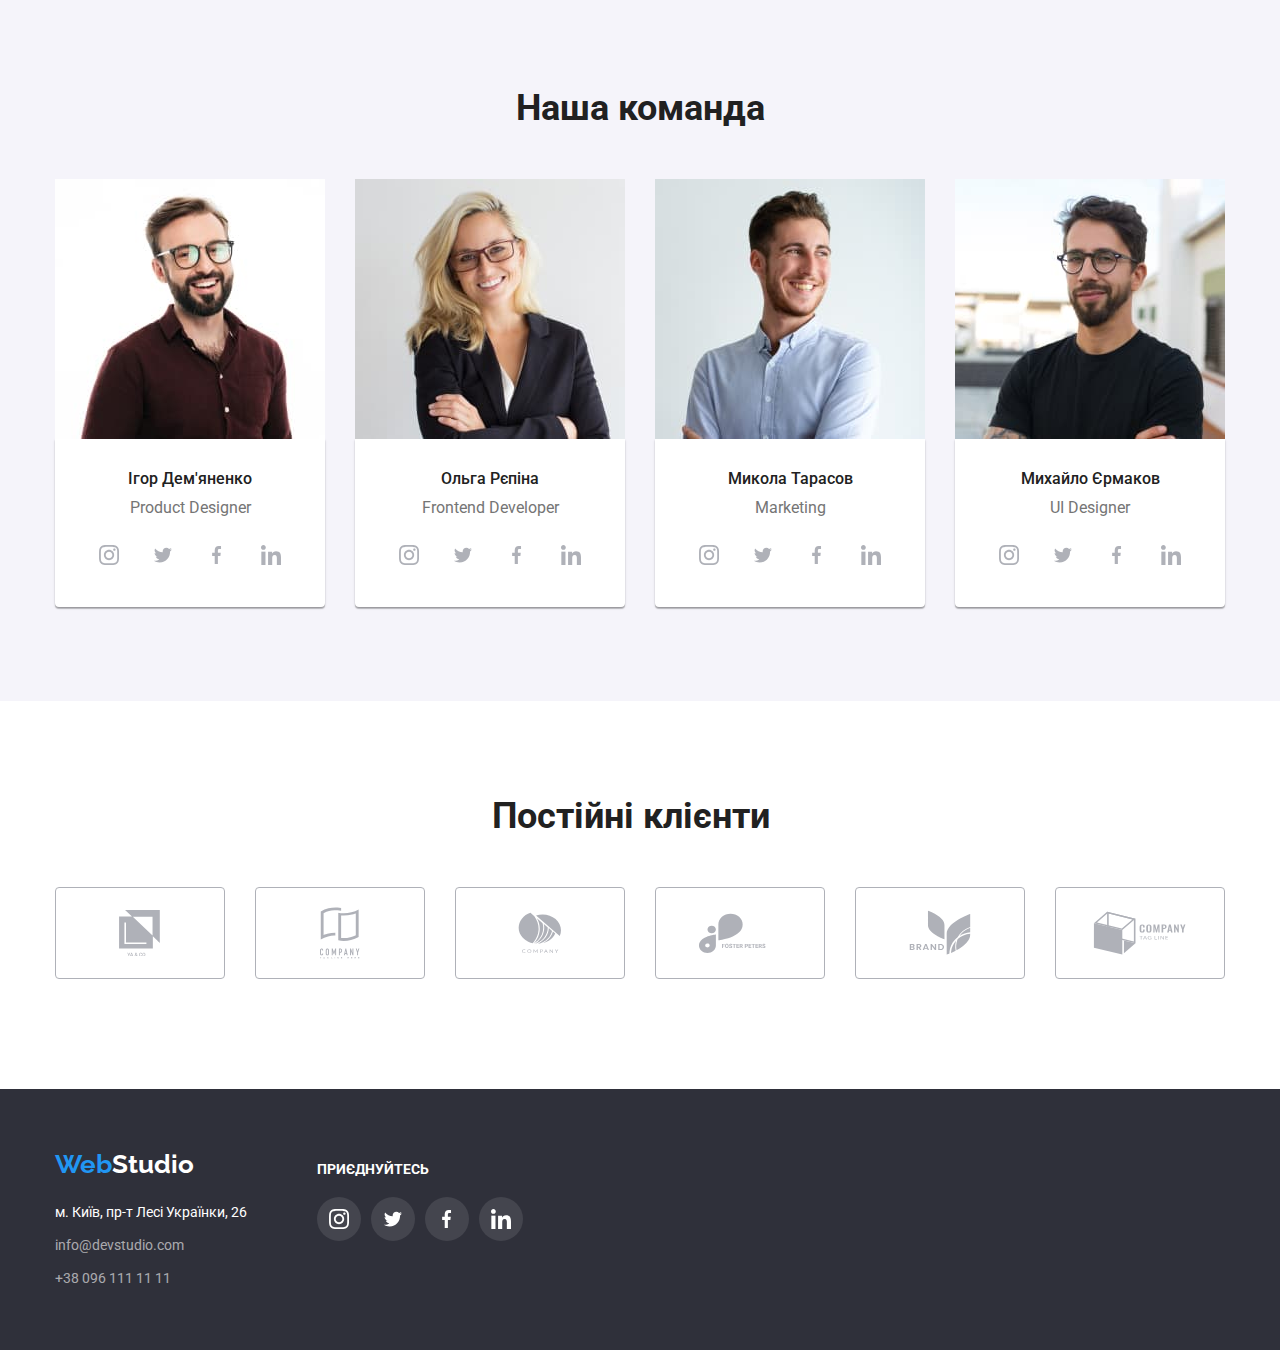
==== commit 8b91b799: "/" ====
--- a/index.html
+++ b/index.html
@@ -17,372 +17,417 @@
     />
     <link rel="stylesheet" href="./css/styles.css" />
   </head>
-  <header class="header-">
-    <div class="header-container container">
-      <nav class="nav">
-        <a class="nav-main" href="./">Web<span class="text-studio">Studio</span></a>
-        <ul class="nav-list ul-utility">
+  <body>
+    <header class="header-">
+      <div class="header-container container">
+        <nav class="nav">
+          <a class="nav-main" href="./">Web<span class="text-studio">Studio</span></a>
+          <ul class="nav-list ul-utility">
+            <li class="item">
+              <a href="./index.html" class="active-link">Студія</a>
+            </li>
+            <li class="item">
+              <a href="./portfolio.html" class="link">Портфоліо</a>
+            </li>
+            <li class="item">
+              <a href="#" class="link">Контакти</a>
+            </li>
+          </ul>
+        </nav>
+        <ul class="down ul-utility">
           <li class="item">
-            <a href="./index.html" class="active-link">Студія</a>
+            <a href="mailto:info@devstudio.com" lang="en" class="header-contacts">
+              <svg width="16" height="12" class="icon-convert">
+                <use href="./images/sprite.svg#icon-convert"></use>
+              </svg>
+              info@devstudio.com
+            </a>
           </li>
           <li class="item">
-            <a href="./portfolio.html" class="link">Портфоліо</a>
-          </li>
-          <li class="item">
-            <a href="#" class="link">Контакти</a>
-          </li>
-        </ul>
-      </nav>
-      <ul class="down ul-utility">
-        <li class="item">
-          <a href="mailto:info@devstudio.com" lang="en" class="header-contacts"
-            >info@devstudio.com</a
-          >
-        </li>
-        <li class="item">
-          <a href="tel:+380961111111" class="header-contacts">+38 096 111 11 11</a>
-        </li>
-      </ul>
-    </div>
-  </header>
-  <main>
-    <section class="solution-sec">
-      <div class="container">
-        <h1 class="main-text h1-utility">Ефективні рішення для вашого бізнесу</h1>
-        <button type="button" class="button-order">Замовити послугу</button>
-      </div>
-    </section>
-    <section class="features-section section">
-      <h2 class="visually-hidden">Наші особливості</h2>
-      <div class="container">
-        <ul class="features-ul ul-utility">
-          <li class="item icon plate">
-            <h3 class="features-h h-utility">Увага до деталей</h3>
-            <p class="features-p p-utility">
-              Ідейні міркування, і навіть початок повсякденної роботи з формування позиції.
-            </p>
-          </li>
-          <li class="item icon clock">
-            <h3 class="features-h h-utility">Пунктуальність</h3>
-            <p class="features-p p-utility">
-              Завдання організації, особливо рамки і місце навчання кадрів тягне у себе.
-            </p>
-          </li>
-          <li class="item icon computer">
-            <h3 class="features-h h-utility">Планування</h3>
-            <p class="features-p p-utility">
-              Так само консультація з широким активом значною мірою зумовлює.
-            </p>
-          </li>
-          <li class="item icon space">
-            <h3 class="features-h h-utility">Сучасні технології</h3>
-            <p class="features-p p-utility">
-              Значимість цих проблем настільки очевидна, що реалізація планових завдань.
-            </p>
+            <a href="tel:+380961111111" class="header-contacts">
+              <svg width="10" height="16" class="icon-convert">
+                <use href="./images/sprite.svg#icon-smartphone"></use>
+              </svg>
+              +38 096 111 11 11</a
+            >
           </li>
         </ul>
       </div>
-    </section>
-    <section class="speciality-sec section">
-      <div class="container">
-        <h2 class="speciality h-utility">Чим ми займаємося</h2>
-        <ul class="speciality-ul ul-utility">
-          <li class="item">
-            <img
-              class="img-utility"
-              width="370"
-              height="294"
-              src="./images/box1.jpg"
-              alt="Написання коду"
-            />
-          </li>
-          <li class="item">
-            <img
-              class="img-utility"
-              width="370"
-              height="294"
-              src="./images/box2.jpg"
-              alt="Маркетинг"
-            />
-          </li>
-          <li class="item">
-            <img
-              class="img-utility"
-              width="370"
-              height="294"
-              src="./images/box3.jpg"
-              alt="Дизайн"
-            />
-          </li>
-        </ul>
-      </div>
-    </section>
-    <section class="team-sec section">
-      <div class="container">
-        <h2 class="team-text h-utility">Наша команда</h2>
-        <ul class="team-ul ul-utility">
-          <li class="item">
-            <img
-              class="img-utility"
-              width="270"
-              height="260"
-              src="./images/img.jpg"
-              alt="Ігор Дем'яненко"
-            />
-            <div class="studio-div">
-              <h3 class="team-names h-utility">Ігор Дем'яненко</h3>
-              <p class="team-job p-utility">Product Designer</p>
-              <ul class="svg-ul">
-                <li class="item">
-                  <a class="svg-link" href="#">
-                    <svg width="20px" height="20px" class="svg-icon">
-                      <use href="./images/sprite.svg#icon-instagram"></use>
-                    </svg>
-                  </a>
-                </li>
-                <li class="item">
-                  <a class="svg-link" href="#">
-                    <svg width="20px" height="16.25px" class="svg-icon">
-                      <use href="./images/sprite.svg#icon-twitter"></use>
-                    </svg>
-                  </a>
-                </li>
-                <li class="item">
-                  <a class="svg-link" href="#">
-                    <svg width="10px" height="20px" class="svg-icon">
-                      <use href="./images/sprite.svg#icon-facebook"></use>
-                    </svg>
-                  </a>
-                </li>
-                <li class="item">
-                  <a class="svg-link" href="#">
-                    <svg width="20px" height="20px" class="svg-icon">
-                      <use href="./images/sprite.svg#icon-linkedin"></use>
-                    </svg>
-                  </a>
-                </li>
-              </ul>
-            </div>
-          </li>
-          <li class="item">
-            <img
-              class="img-utility"
-              width="270"
-              height="260"
-              src="./images/img2.jpg"
-              alt="Ольга Рєпіна"
-            />
-            <div class="studio-div">
-              <h3 class="team-names h-utility">Ольга Рєпіна</h3>
-              <p class="team-job p-utility">Frontend Developer</p>
-              <ul class="svg-ul">
-                <li class="item">
-                  <a class="svg-link" href="#">
-                    <svg width="20px" height="20px" class="svg-icon">
-                      <use href="./images/sprite.svg#icon-instagram"></use>
-                    </svg>
-                  </a>
-                </li>
-                <li class="item">
-                  <a class="svg-link" href="#">
-                    <svg width="20px" height="16.25px" class="svg-icon">
-                      <use href="./images/sprite.svg#icon-twitter"></use>
-                    </svg>
-                  </a>
-                </li>
-                <li class="item">
-                  <a class="svg-link" href="#">
-                    <svg width="10px" height="20px" class="svg-icon">
-                      <use href="./images/sprite.svg#icon-facebook"></use>
-                    </svg>
-                  </a>
-                </li>
-                <li class="item">
-                  <a class="svg-link" href="#">
-                    <svg width="20px" height="20px" class="svg-icon">
-                      <use href="./images/sprite.svg#icon-linkedin"></use>
-                    </svg>
-                  </a>
-                </li>
-              </ul>
-            </div>
-          </li>
-          <li class="item">
-            <img
-              class="img-utility"
-              width="270"
-              height="260"
-              src="./images/img3.jpg"
-              alt="Микола Тарасов"
-            />
-            <div class="studio-div">
-              <h3 class="team-names h-utility">Микола Тарасов</h3>
-              <p class="team-job p-utility">Marketing</p>
-              <ul class="svg-ul">
-                <li class="item">
-                  <a class="svg-link" href="#">
-                    <svg width="20px" height="20px" class="svg-icon">
-                      <use href="./images/sprite.svg#icon-instagram"></use>
-                    </svg>
-                  </a>
-                </li>
-                <li class="item">
-                  <a class="svg-link" href="#">
-                    <svg width="20px" height="16.25px" class="svg-icon">
-                      <use href="./images/sprite.svg#icon-twitter"></use>
-                    </svg>
-                  </a>
-                </li>
-                <li class="item">
-                  <a class="svg-link" href="#">
-                    <svg width="10px" height="20px" class="svg-icon">
-                      <use href="./images/sprite.svg#icon-facebook"></use>
-                    </svg>
-                  </a>
-                </li>
-                <li class="item">
-                  <a class="svg-link" href="#">
-                    <svg width="20px" height="20px" class="svg-icon">
-                      <use href="./images/sprite.svg#icon-linkedin"></use>
-                    </svg>
-                  </a>
-                </li>
-              </ul>
-            </div>
-          </li>
-          <li class="item">
-            <img
-              class="img-utility"
-              width="270"
-              height="260"
-              src="./images/img4.jpg"
-              alt="Михайло Єрмаков"
-            />
-            <div class="studio-div">
-              <h3 class="team-names h-utility">Михайло Єрмаков</h3>
-              <p class="team-job h-utility">UI Designer</p>
-              <ul class="svg-ul">
-                <li class="item">
-                  <a class="svg-link" href="#">
-                    <svg width="20px" height="20px" class="svg-icon">
-                      <use href="./images/sprite.svg#icon-instagram"></use>
-                    </svg>
-                  </a>
-                </li>
-                <li class="item">
-                  <a class="svg-link" href="#">
-                    <svg width="20px" height="16.25px" class="svg-icon">
-                      <use href="./images/sprite.svg#icon-twitter"></use>
-                    </svg>
-                  </a>
-                </li>
-                <li class="item">
-                  <a class="svg-link" href="#">
-                    <svg width="10px" height="20px" class="svg-icon">
-                      <use href="./images/sprite.svg#icon-facebook"></use>
-                    </svg>
-                  </a>
-                </li>
-                <li class="item">
-                  <a class="svg-link" href="#">
-                    <svg width="20px" height="20px" class="svg-icon">
-                      <use href="./images/sprite.svg#icon-linkedin"></use>
-                    </svg>
-                  </a>
-                </li>
-              </ul>
-            </div>
-          </li>
-        </ul>
-      </div>
-    </section>
-    <section class="clients-sec section">
-      <div class="container">
-        <h2 class="clients-text h-utility">Постійні клієнти</h2>
-        <ul class="clients-ul">
-          <li class="item">
-            <div class="companies-div">
-              <a class="clients-link" href="">
-                <svg height="46.7px" width="41px" class="clients-svg">
-                  <use href="./images/sprite.svg#icon-yaco"></use>
+    </header>
+    <main>
+      <section class="solution-sec">
+        <div class="container">
+          <h1 class="main-text h1-utility">Ефективні рішення для вашого бізнесу</h1>
+          <button type="button" class="button-order">Замовити послугу</button>
+        </div>
+      </section>
+      <section class="features-section section">
+        <h2 class="visually-hidden">Наші особливості</h2>
+        <div class="container">
+          <ul class="features-ul ul-utility">
+            <li class="item icon plate">
+              <h3 class="features-h h-utility">Увага до деталей</h3>
+              <p class="features-p p-utility">
+                Ідейні міркування, і навіть початок повсякденної роботи з формування позиції.
+              </p>
+            </li>
+            <li class="item icon clock">
+              <h3 class="features-h h-utility">Пунктуальність</h3>
+              <p class="features-p p-utility">
+                Завдання організації, особливо рамки і місце навчання кадрів тягне у себе.
+              </p>
+            </li>
+            <li class="item icon computer">
+              <h3 class="features-h h-utility">Планування</h3>
+              <p class="features-p p-utility">
+                Так само консультація з широким активом значною мірою зумовлює.
+              </p>
+            </li>
+            <li class="item icon space">
+              <h3 class="features-h h-utility">Сучасні технології</h3>
+              <p class="features-p p-utility">
+                Значимість цих проблем настільки очевидна, що реалізація планових завдань.
+              </p>
+            </li>
+          </ul>
+        </div>
+      </section>
+      <section class="speciality-sec section">
+        <div class="container">
+          <h2 class="speciality h-utility">Чим ми займаємося</h2>
+          <ul class="speciality-ul ul-utility">
+            <li class="item">
+              <img
+                class="img-utility"
+                width="370"
+                height="294"
+                src="./images/box1.jpg"
+                alt="Написання коду"
+              />
+            </li>
+            <li class="item">
+              <img
+                class="img-utility"
+                width="370"
+                height="294"
+                src="./images/box2.jpg"
+                alt="Маркетинг"
+              />
+            </li>
+            <li class="item">
+              <img
+                class="img-utility"
+                width="370"
+                height="294"
+                src="./images/box3.jpg"
+                alt="Дизайн"
+              />
+            </li>
+          </ul>
+        </div>
+      </section>
+      <section class="team-sec section">
+        <div class="container">
+          <h2 class="team-text h-utility">Наша команда</h2>
+          <ul class="team-ul ul-utility">
+            <li class="item">
+              <img
+                class="img-utility"
+                width="270"
+                height="260"
+                src="./images/img.jpg"
+                alt="Ігор Дем'яненко"
+              />
+              <div class="studio-div">
+                <h3 class="team-names h-utility">Ігор Дем'яненко</h3>
+                <p class="team-job p-utility">Product Designer</p>
+                <ul class="svg-ul">
+                  <li class="item">
+                    <a class="svg-link" href="#">
+                      <svg width="20px" height="20px" class="svg-icon">
+                        <use href="./images/sprite.svg#icon-instagram"></use>
+                      </svg>
+                    </a>
+                  </li>
+                  <li class="item">
+                    <a class="svg-link" href="#">
+                      <svg width="20px" height="16.25px" class="svg-icon">
+                        <use href="./images/sprite.svg#icon-twitter"></use>
+                      </svg>
+                    </a>
+                  </li>
+                  <li class="item">
+                    <a class="svg-link" href="#">
+                      <svg width="10px" height="20px" class="svg-icon">
+                        <use href="./images/sprite.svg#icon-facebook"></use>
+                      </svg>
+                    </a>
+                  </li>
+                  <li class="item">
+                    <a class="svg-link" href="#">
+                      <svg width="20px" height="20px" class="svg-icon">
+                        <use href="./images/sprite.svg#icon-linkedin"></use>
+                      </svg>
+                    </a>
+                  </li>
+                </ul>
+              </div>
+            </li>
+            <li class="item">
+              <img
+                class="img-utility"
+                width="270"
+                height="260"
+                src="./images/img2.jpg"
+                alt="Ольга Рєпіна"
+              />
+              <div class="studio-div">
+                <h3 class="team-names h-utility">Ольга Рєпіна</h3>
+                <p class="team-job p-utility">Frontend Developer</p>
+                <ul class="svg-ul">
+                  <li class="item">
+                    <a class="svg-link" href="#">
+                      <svg width="20px" height="20px" class="svg-icon">
+                        <use href="./images/sprite.svg#icon-instagram"></use>
+                      </svg>
+                    </a>
+                  </li>
+                  <li class="item">
+                    <a class="svg-link" href="#">
+                      <svg width="20px" height="16.25px" class="svg-icon">
+                        <use href="./images/sprite.svg#icon-twitter"></use>
+                      </svg>
+                    </a>
+                  </li>
+                  <li class="item">
+                    <a class="svg-link" href="#">
+                      <svg width="10px" height="20px" class="svg-icon">
+                        <use href="./images/sprite.svg#icon-facebook"></use>
+                      </svg>
+                    </a>
+                  </li>
+                  <li class="item">
+                    <a class="svg-link" href="#">
+                      <svg width="20px" height="20px" class="svg-icon">
+                        <use href="./images/sprite.svg#icon-linkedin"></use>
+                      </svg>
+                    </a>
+                  </li>
+                </ul>
+              </div>
+            </li>
+            <li class="item">
+              <img
+                class="img-utility"
+                width="270"
+                height="260"
+                src="./images/img3.jpg"
+                alt="Микола Тарасов"
+              />
+              <div class="studio-div">
+                <h3 class="team-names h-utility">Микола Тарасов</h3>
+                <p class="team-job p-utility">Marketing</p>
+                <ul class="svg-ul">
+                  <li class="item">
+                    <a class="svg-link" href="#">
+                      <svg width="20px" height="20px" class="svg-icon">
+                        <use href="./images/sprite.svg#icon-instagram"></use>
+                      </svg>
+                    </a>
+                  </li>
+                  <li class="item">
+                    <a class="svg-link" href="#">
+                      <svg width="20px" height="16.25px" class="svg-icon">
+                        <use href="./images/sprite.svg#icon-twitter"></use>
+                      </svg>
+                    </a>
+                  </li>
+                  <li class="item">
+                    <a class="svg-link" href="#">
+                      <svg width="10px" height="20px" class="svg-icon">
+                        <use href="./images/sprite.svg#icon-facebook"></use>
+                      </svg>
+                    </a>
+                  </li>
+                  <li class="item">
+                    <a class="svg-link" href="#">
+                      <svg width="20px" height="20px" class="svg-icon">
+                        <use href="./images/sprite.svg#icon-linkedin"></use>
+                      </svg>
+                    </a>
+                  </li>
+                </ul>
+              </div>
+            </li>
+            <li class="item">
+              <img
+                class="img-utility"
+                width="270"
+                height="260"
+                src="./images/img4.jpg"
+                alt="Михайло Єрмаков"
+              />
+              <div class="studio-div">
+                <h3 class="team-names h-utility">Михайло Єрмаков</h3>
+                <p class="team-job h-utility">UI Designer</p>
+                <ul class="svg-ul">
+                  <li class="item">
+                    <a class="svg-link" href="#">
+                      <svg width="20px" height="20px" class="svg-icon">
+                        <use href="./images/sprite.svg#icon-instagram"></use>
+                      </svg>
+                    </a>
+                  </li>
+                  <li class="item">
+                    <a class="svg-link" href="#">
+                      <svg width="20px" height="16.25px" class="svg-icon">
+                        <use href="./images/sprite.svg#icon-twitter"></use>
+                      </svg>
+                    </a>
+                  </li>
+                  <li class="item">
+                    <a class="svg-link" href="#">
+                      <svg width="10px" height="20px" class="svg-icon">
+                        <use href="./images/sprite.svg#icon-facebook"></use>
+                      </svg>
+                    </a>
+                  </li>
+                  <li class="item">
+                    <a class="svg-link" href="#">
+                      <svg width="20px" height="20px" class="svg-icon">
+                        <use href="./images/sprite.svg#icon-linkedin"></use>
+                      </svg>
+                    </a>
+                  </li>
+                </ul>
+              </div>
+            </li>
+          </ul>
+        </div>
+      </section>
+      <section class="clients-sec section">
+        <div class="container">
+          <h2 class="clients-text h-utility">Постійні клієнти</h2>
+          <ul class="clients-ul">
+            <li class="item">
+              <div class="companies-div">
+                <a class="clients-link" href="">
+                  <svg height="46.7px" width="41px" class="clients-svg">
+                    <use href="./images/sprite.svg#icon-yaco"></use>
+                  </svg>
+                </a>
+              </div>
+            </li>
+            <li class="item">
+              <div class="companies-div">
+                <a class="clients-link" href="">
+                  <svg height="52px" width="40px" class="clients-svg">
+                    <use href="./images/sprite.svg#icon-tagline"></use>
+                  </svg>
+                </a>
+              </div>
+            </li>
+            <li class="item">
+              <div class="companies-div">
+                <a class="clients-link" href="">
+                  <svg height="41.18px" width="43.46px" class="clients-svg">
+                    <use href="./images/sprite.svg#icon-company"></use>
+                  </svg>
+                </a>
+              </div>
+            </li>
+            <li class="item">
+              <div class="companies-div">
+                <a class="clients-link" href="">
+                  <svg height="40.62px" width="84.44px" class="clients-svg">
+                    <use href="./images/sprite.svg#icon-foster"></use>
+                  </svg>
+                </a>
+              </div>
+            </li>
+            <li class="item">
+              <div class="companies-div">
+                <a class="clients-link" href="">
+                  <svg height="45.43px" width="62.54px" class="clients-svg">
+                    <use href="./images/sprite.svg#icon-brand"></use>
+                  </svg>
+                </a>
+              </div>
+            </li>
+            <li class="item">
+              <div class="companies-div">
+                <a class="clients-link" href="">
+                  <svg height="43.93px" width="93.79px" class="clients-svg">
+                    <use href="./images/sprite.svg#icon-tegline2"></use>
+                  </svg>
+                </a>
+              </div>
+            </li>
+          </ul>
+        </div>
+      </section>
+    </main>
+    <footer class="foot">
+      <div class="foot-div container">
+        <div class="first-part">
+          <a class="nav-main" href="./">Web<span class="foot-studio">Studio</span></a>
+          <address class="address">
+            <ul class="ul-utility">
+              <li class="item">
+                <a
+                  href="https://goo.gl/maps/CPtrU1FHBa2aNyZL9"
+                  target="_blank"
+                  rel="noopener noreferrer nofollow"
+                  class="footer-adress"
+                >
+                  м. Київ, пр-т Лесі Українки, 26
+                </a>
+              </li>
+              <li class="item">
+                <a href="mailto:info@devstudio.com" lang="en" class="footer-contacts"
+                  >info@devstudio.com
+                </a>
+              </li>
+              <li class="item">
+                <a href="tel:+380961111111" class="footer-contacts">+38 096 111 11 11</a>
+              </li>
+            </ul>
+          </address>
+        </div>
+        <div class="join-div">
+          <p class="join p-utility">Приєднуйтесь</p>
+          <ul class="foot-svg ul-utility">
+            <li class="item">
+              <a class="foot-svg-link" href="#">
+                <svg width="20px" height="20px" class="foot-svg-icon">
+                  <use href="./images/sprite.svg#icon-instagram"></use>
                 </svg>
               </a>
-            </div>
-          </li>
-          <li class="item">
-            <div class="companies-div">
-              <a class="clients-link" href="">
-                <svg height="52px" width="40px" class="clients-svg">
-                  <use href="./images/sprite.svg#icon-tagline"></use>
+            </li>
+            <li class="item">
+              <a class="foot-svg-link" href="#">
+                <svg width="20px" height="16.25px" class="foot-svg-icon">
+                  <use href="./images/sprite.svg#icon-twitter"></use>
                 </svg>
               </a>
-            </div>
-          </li>
-          <li class="item">
-            <div class="companies-div">
-              <a class="clients-link" href="">
-                <svg height="41.18px" width="43.46px" class="clients-svg">
-                  <use href="./images/sprite.svg#icon-company"></use>
+            </li>
+            <li class="item">
+              <a class="foot-svg-link" href="#">
+                <svg width="10px" height="20px" class="foot-svg-icon">
+                  <use href="./images/sprite.svg#icon-facebook"></use>
                 </svg>
               </a>
-            </div>
-          </li>
-          <li class="item">
-            <div class="companies-div">
-              <a class="clients-link" href="">
-                <svg height="40.62px" width="84.44px" class="clients-svg">
-                  <use href="./images/sprite.svg#icon-foster"></use>
+            </li>
+            <li class="item">
+              <a class="foot-svg-link" href="#">
+                <svg width="20px" height="20px" class="foot-svg-icon">
+                  <use href="./images/sprite.svg#icon-linkedin"></use>
                 </svg>
               </a>
-            </div>
-          </li>
-          <li class="item">
-            <div class="companies-div">
-              <a class="clients-link" href="">
-                <svg height="45.43px" width="62.54px" class="clients-svg">
-                  <use href="./images/sprite.svg#icon-brand"></use>
-                </svg>
-              </a>
-            </div>
-          </li>
-          <li class="item">
-            <div class="companies-div">
-              <a class="clients-link" href="">
-                <svg height="43.93px" width="93.79px" class="clients-svg">
-                  <use href="./images/sprite.svg#icon-tegline2"></use>
-                </svg>
-              </a>
-            </div>
-          </li>
-        </ul>
+            </li>
+          </ul>
+        </div>
       </div>
-    </section>
-  </main>
-  <footer class="foot">
-    <div class="container">
-      <a class="nav-main" href="./">Web<span class="foot-studio">Studio</span></a>
-      <address class="address">
-        <ul class="ul-utility">
-          <li class="item">
-            <a
-              href="https://goo.gl/maps/CPtrU1FHBa2aNyZL9"
-              target="_blank"
-              rel="noopener noreferrer nofollow"
-              class="footer-adress"
-            >
-              м. Київ, пр-т Лесі Українки, 26
-            </a>
-          </li>
-          <li class="item">
-            <a href="mailto:info@devstudio.com" lang="en" class="footer-contacts"
-              >info@devstudio.com
-            </a>
-          </li>
-          <li class="item">
-            <a href="tel:+380961111111" class="footer-contacts">+38 096 111 11 11</a>
-          </li>
-        </ul>
-      </address>
-    </div>
-  </footer>
+    </footer>
+  </body>
 </html>
--- a/css/styles.css
+++ b/css/styles.css
@@ -8,9 +8,11 @@
     --black: #000000;
     --background-big: #2F303A;
     --sgv-icon-color: #AFB1B8;
+    --border-color: #ECECEC;
     --card-set-gap: 30px;
     --card-text-lrpad: 24px;
     --card-text-btpad: 20px;
+    --foot-svg-background: rgba(255, 255, 255, 0.1);
 }
 
 /* Утіліти */
@@ -99,7 +101,7 @@
 }
 
 .header-{
-    border: 4px var(--p-color);
+    border: 1px solid var(--border-color);
 }
 
 .header-container{
@@ -185,11 +187,23 @@
     line-height: calc(16/14);
     color: var(--p-color);
     text-decoration: none;
+    fill: var(--sgv-icon-color);
 }
 
 .header-contacts:hover,
 .header-contacts:focus{
     color: var(--hoover-color);
+    fill: var(--hoover-color);
+}
+
+.icon-convert{
+    display: inline-block;
+    margin-right: 10px;
+}
+
+.icon-smartphone{
+    display: inline-block;
+    margin-right: 10px;
 }
 
 .solution-sec {
@@ -401,15 +415,14 @@
     justify-content: center;
 }
 
+.svg-link{
+    fill: var(--sgv-icon-color);
+}
+
 .svg-link:hover, .svg-link:focus{
     background-color: var(--hoover-color);
     fill: var(--default-color);
 }
-
-.svg-icon{
-    fill: var(--sgv-icon-color);
-}
-
 
 .clients-sec{
 
@@ -422,6 +435,7 @@
     line-height: calc(42/36);
     margin-right: auto;
     margin-left: auto;
+    margin-bottom: 50px;
 }
 
 .clients-ul{
@@ -437,12 +451,22 @@
 }
 
 .companies-div{
+    height: 92px;
+}
+
+.clients-link{
+    display: flex;
+    justify-content: center;
+    align-items: center;
+    height: 92px;
+    fill: var(--sgv-icon-color);
     border: 1px solid var(--sgv-icon-color);
     border-radius: 4px;
 }
 
-.clients-link{
-    display: block;
+.clients-link:hover, .clients-link:focus{
+    border-color: var(--hoover-color);
+    fill: var(--hoover-color);
 }
 
 .clients-svg{
@@ -575,6 +599,11 @@
     background-color: var(--background-big);
 }
 
+.foot-div{
+    display: flex;
+}
+
+
 .foot .nav-main{
     margin-right: 0;
 }
@@ -586,4 +615,46 @@
 
 .address .item:not(:last-child){
     margin-bottom: 9px;
+}
+
+.join-div{
+    padding-top: 12px;
+    margin-left: 70px;
+}
+
+.join{
+    font-weight: 700;
+    font-size: 14px;
+    line-height: calc(16/14);
+    text-transform: uppercase;
+    color: var(--default-color);
+    margin-bottom: 20px;
+}
+
+.foot-svg{
+    display: flex;
+    justify-content: center;
+}
+
+.foot-svg .item:not(:last-child){
+    margin-right: 10px;
+}
+
+.foot-svg-link{
+    justify-content: center;
+    align-items: center;
+    display: flex;
+    border-radius: 50%;
+    height: 44px;
+    width: 44px;
+    background-color: var(--foot-svg-background);
+}
+
+.foot-svg-link:hover,
+.foot-svg-link:focus{
+    background-color: var(--hoover-color);
+}
+
+.foot-svg-icon{
+    fill: var(--default-color);
 }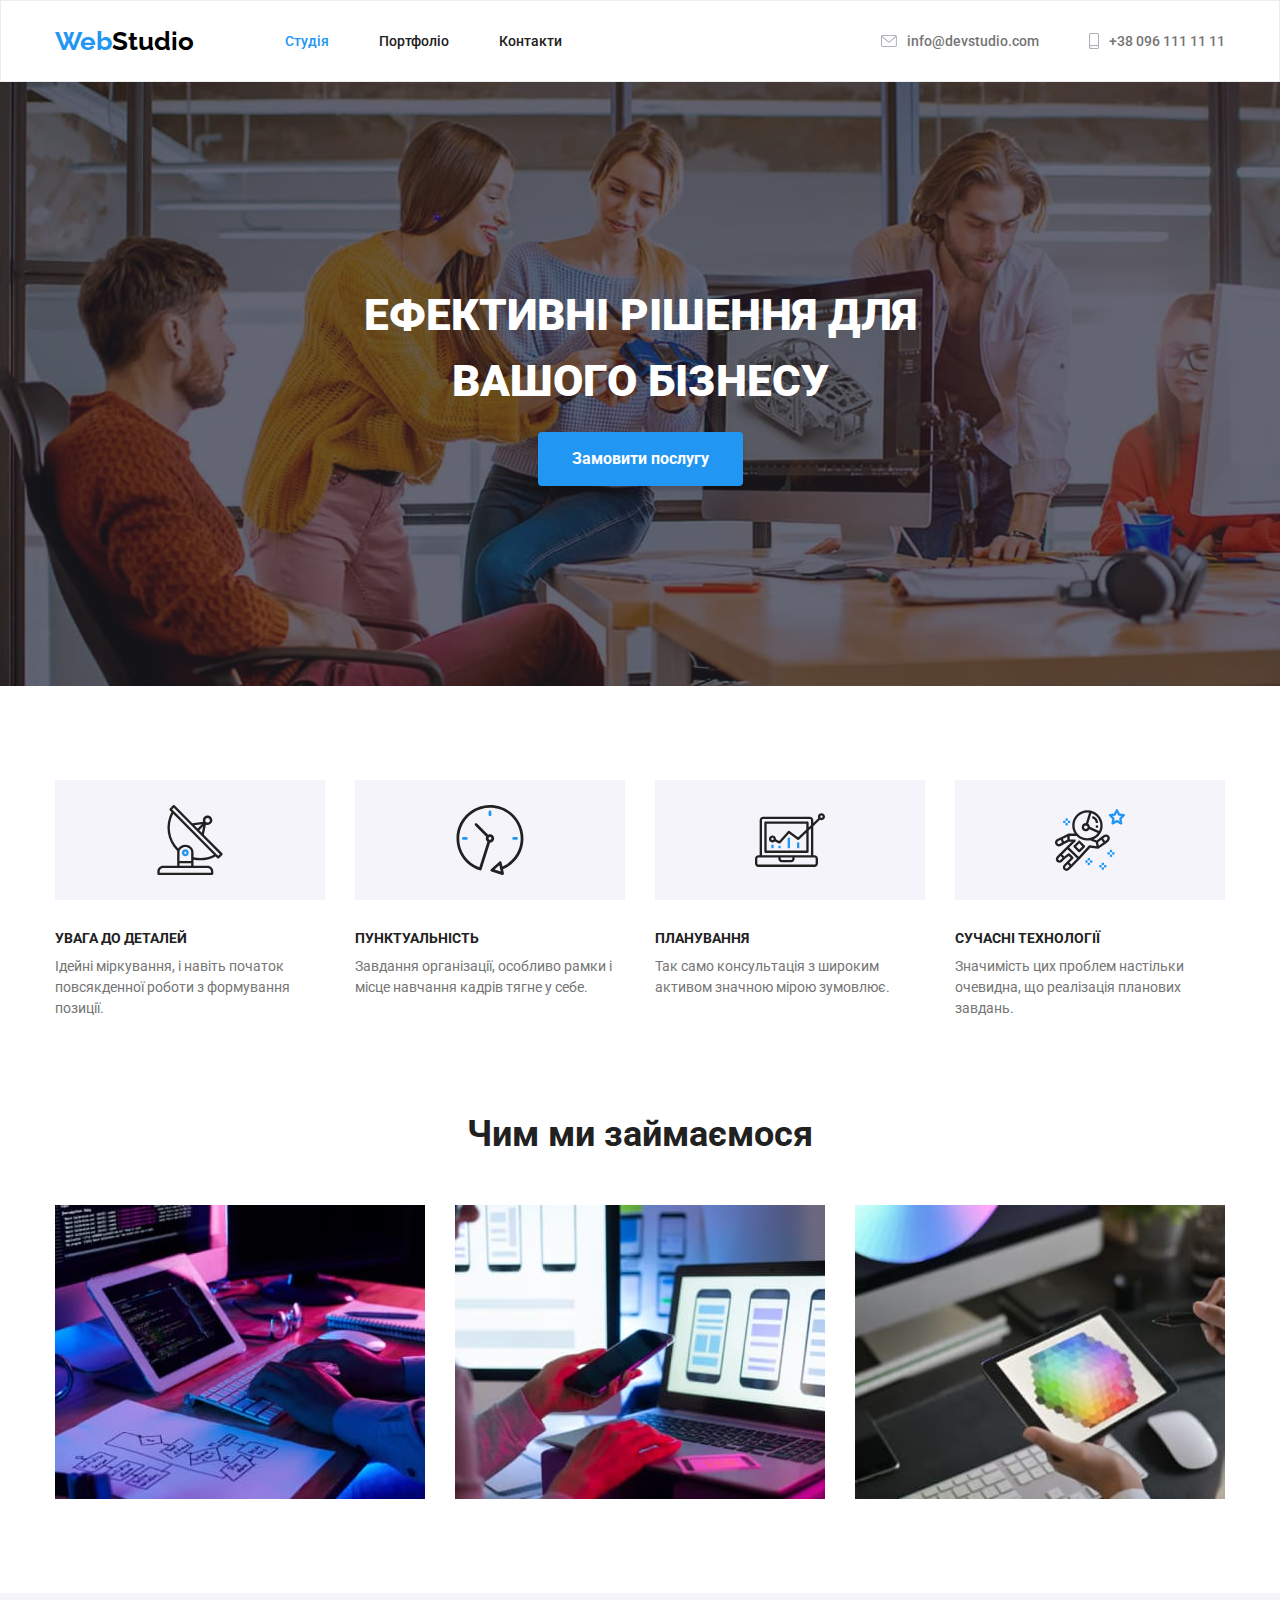
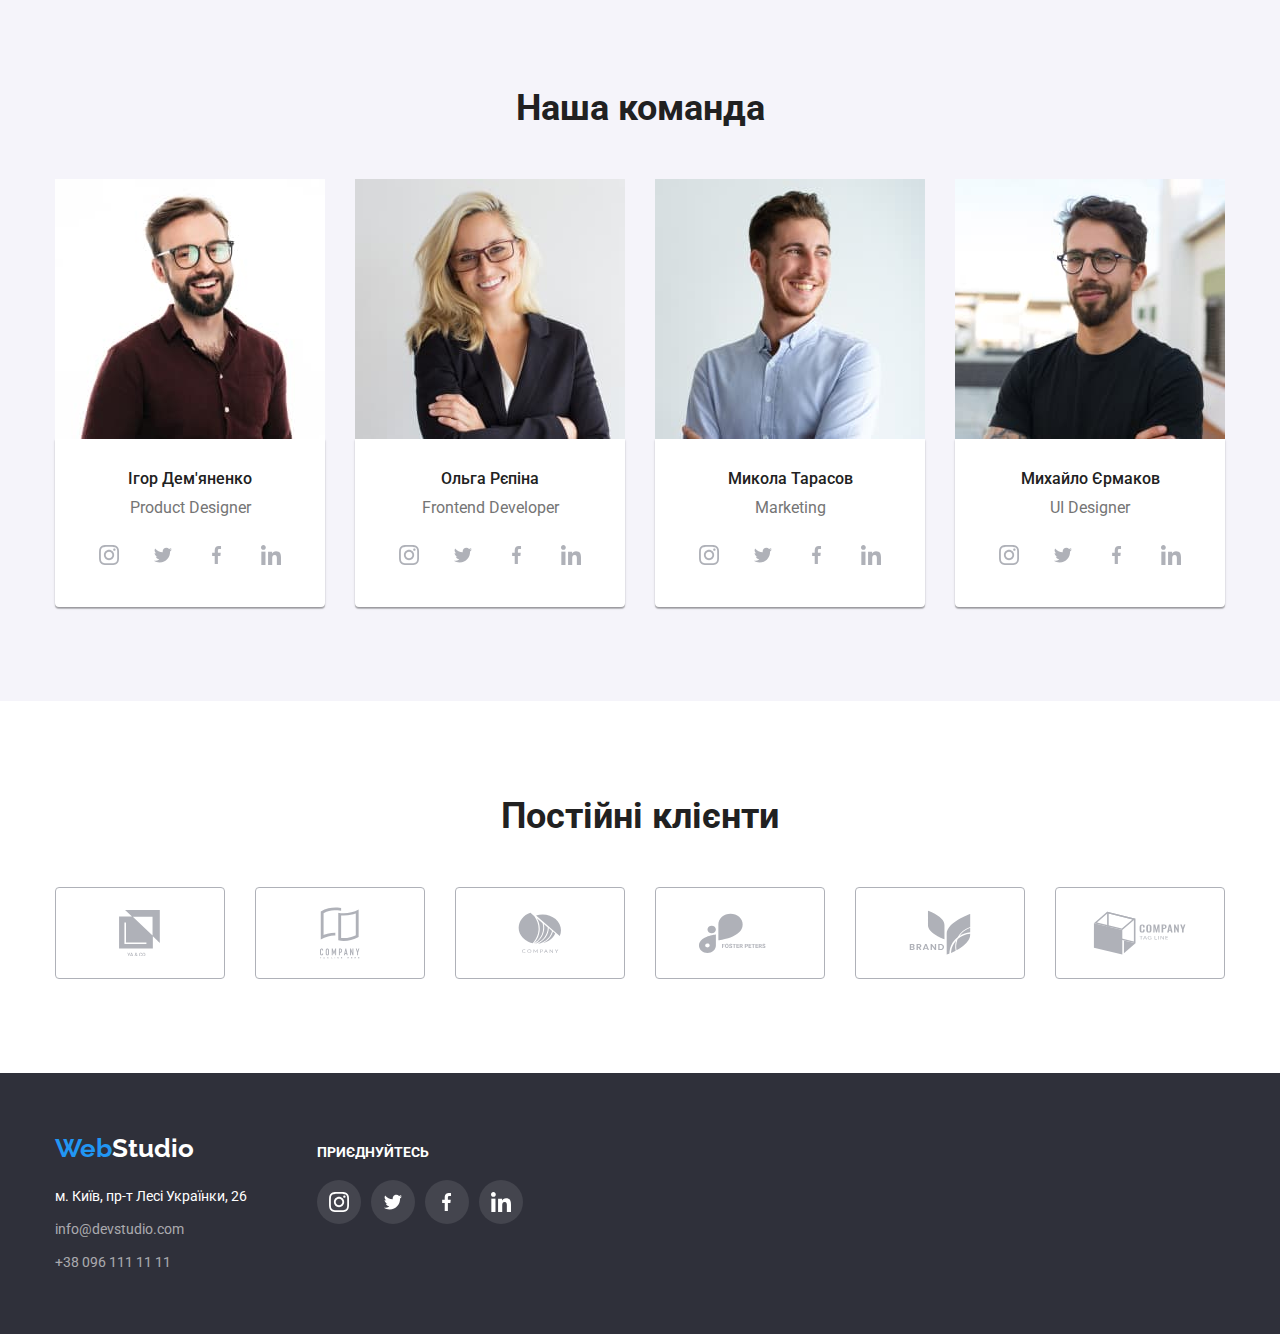
==== commit 5f1a83c9: "/" ====
--- a/index.html
+++ b/index.html
@@ -308,7 +308,7 @@
       <section class="clients-sec section">
         <div class="container">
           <h2 class="clients-text h-utility">Постійні клієнти</h2>
-          <ul class="clients-ul">
+          <ul class="clients-ul ul-utility">
             <li class="item">
               <div class="companies-div">
                 <a class="clients-link" href="">
--- a/css/styles.css
+++ b/css/styles.css
@@ -182,6 +182,8 @@
 }
 
 .header-contacts{
+    display: flex;
+    align-items: center;
     font-weight: 500;
     font-size: 14px;
     line-height: calc(16/14);
@@ -212,6 +214,7 @@
     padding-top: 200px;
     padding-bottom: 200px;
     margin: 0 auto;
+    max-width: 1600px;
 
     background-image: linear-gradient(
         to right, 
@@ -429,8 +432,7 @@
 }
 
 .clients-text{
-    width: 297px;
-    height: 42px;
+    text-align: center;
     font-size: 36px;
     line-height: calc(42/36);
     margin-right: auto;
@@ -524,20 +526,23 @@
 .table-div{
     width: 370px;
     height: 404px;
+    overflow: hidden;
     border: 1px solid #EEEEEE;
-    overflow: hidden;
+}
+
+.table-div:hover,
+.table-div:focus{
+        box-shadow: 0px 1px 1px rgba(0, 0, 0, 0.12), 0px 4px 4px rgba(0, 0, 0, 0.06), 1px 4px 6px rgba(0, 0, 0, 0.16);
 }
 
 .table-img{
     margin-bottom: 20px;
 }
-
-
 
 .portfolio-link{
     text-decoration: none;
     color: var(--domain-text-color);
-    display: inline-block;
+    display: block;
 }
 
 .card-thumb{
@@ -601,6 +606,7 @@
 
 .foot-div{
     display: flex;
+    align-items: baseline;
 }
 
 
@@ -618,7 +624,6 @@
 }
 
 .join-div{
-    padding-top: 12px;
     margin-left: 70px;
 }
 
